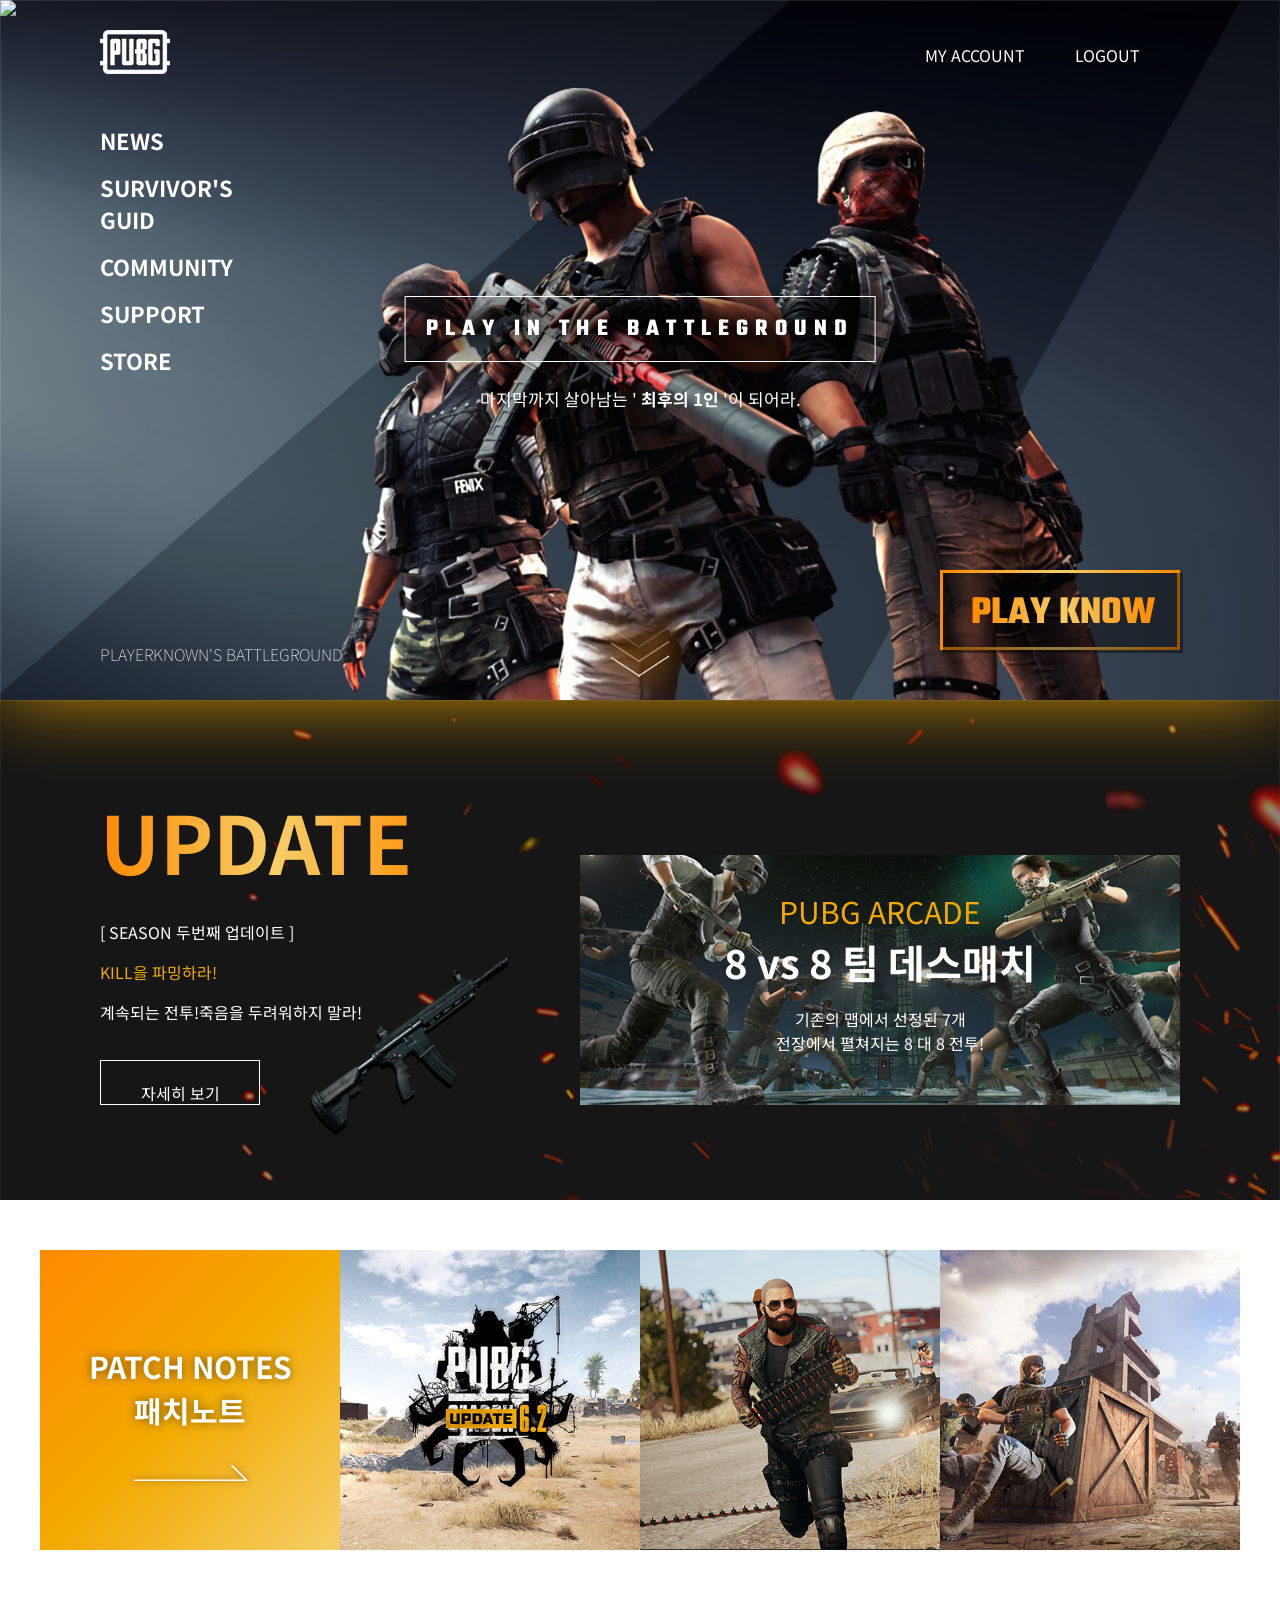
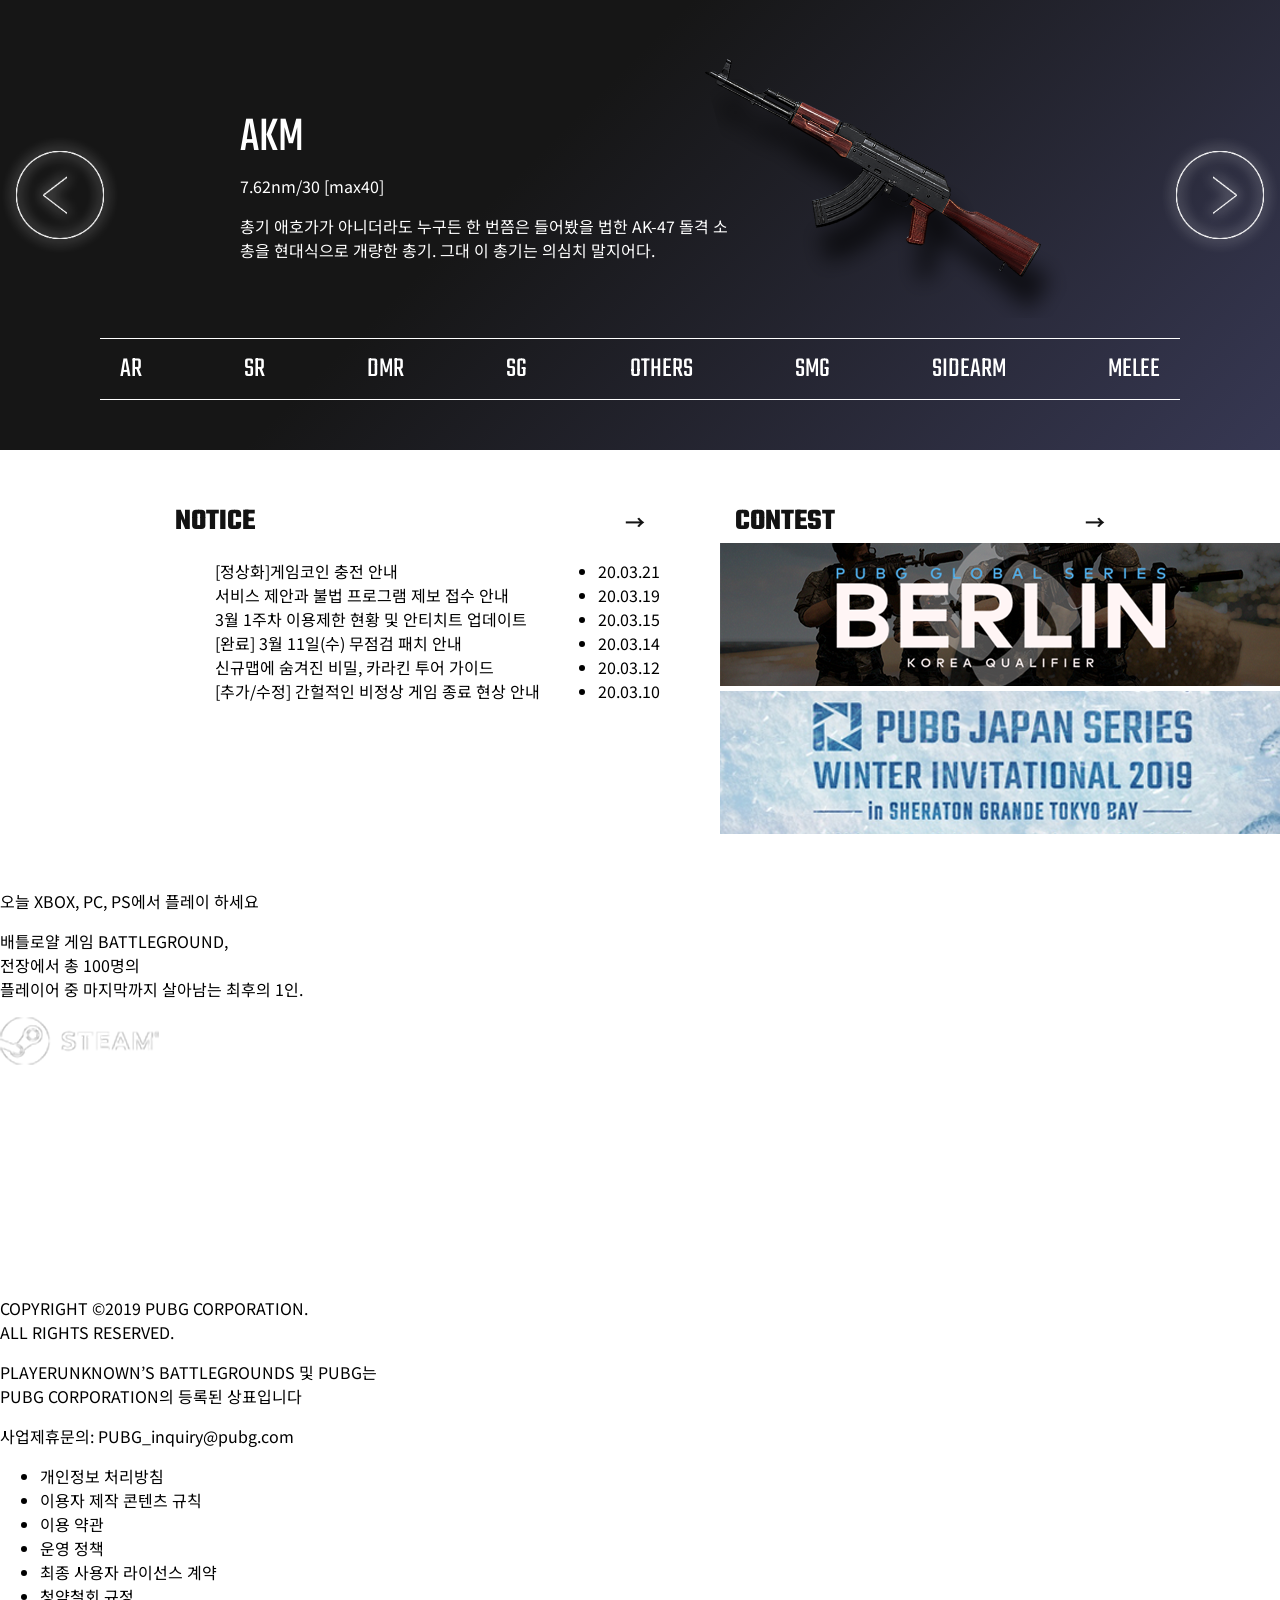
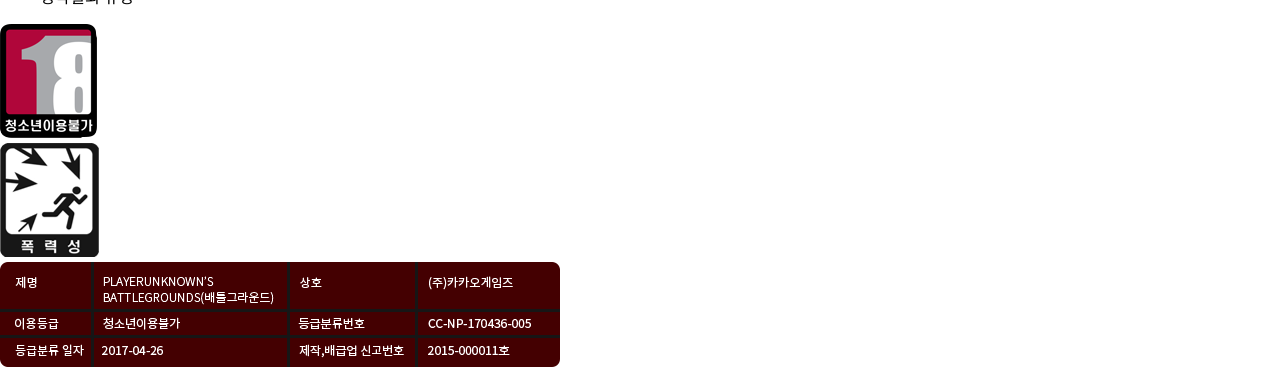
==== PUBG-edit/index.html @ ff37f87f "2020/03/26" ====
<!DOCTYPE html>
<html lang="en">
<head>
    <meta charset="UTF-8">
    <meta name="viewport" content="width=device-width, initial-scale=1.0">
    <meta http-equiv="X-UA-Compatible" content="ie=edge">
    <title>PLAYERKNOWN'S BATTLEGROUNDS</title>
    <link rel="stylesheet" href="css/style.css">
    <link rel="stylesheet" href="css/weapon-area.css">

    <script defer src="js/accordion.js"></script>

    <script defer src="js/AR-slider.js"></script>
    <script defer src="js/SR-slider.js"></script>
    <script defer src="js/DMR-slider.js"></script>
    <script defer src="js/SG-slider.js"></script>
    <script defer src="js/Others-slider.js"></script>
    <script defer src="js/SMG-slider.js"></script>
    <script defer src="js/SIDEARM-slider.js"></script>
    <script defer src="js/MELEE-slider.js"></script>
    <script defer src="js/zzzz.js"></script>

</head>
<body>

    <footer id="Element">

        <div id="main">
            <div id="flame-wrap">
                <img id="flame" src="img/flame_particle.gif" alt="flame-particle"/>
            </div>
            <nav id="nav-top">
                <div id="nav-top-in">
                    <div id="logo">
                        <a href="#"><img src="img/m_logo.png" alt="main-logo"/></a>
                    </div>
                    <ul>
                        <li>MY ACCOUNT</li>
                        <li id="logout">LOGOUT</li>
                    </ul>
                </div>
                <div id="hamburger">
                    <input type="checkbox" id="menuicon">
                    <label for="menuicon">
                        <span></span>
                        <span></span>
                        <span></span>
                    </label>
                    <div class="sidebar-wrap">
                        <span>LOGOUT</span>
                        <hr>
                        <div class="sidebar">
                            <input type = "checkbox" id="side-heading1">
                            <label for="side-heading1">NEWS</label>
                            <ul>
                                <li>공지사항</li>
                                <li>업데이트</li>
                                <li>이벤트</li>
                                <li>GM소식</li>
                                <li>대회소식</li>
                            </ul>
                        </div>
                        <div class="sidebar">
                            <input type = "checkbox" id="side-heading2">
                            <label for="side-heading2">SURVIVOR'S GUID</label>
                            <ul>
                                <li>플레이</li>
                                <li>조작법</li>
                                <li>맵</li>
                                <li>무기</li>
                            </ul>
                        </div>
                        <div class="sidebar">
                            <input type = "checkbox" id="side-heading3">
                            <label for="side-heading3">COMMUNITY</label>
                            <ul>
                                <li>플레이어 게시판</li>
                                <li>미디어 게시판</li>
                            </ul>
                        </div>
                        <div class="sidebar">
                            <input type = "checkbox" id="side-heading4">
                            <label for="side-heading4">SUPPORT</label>
                            <ul>
                                <li>고객센터</li>
                                <li>이용제한 이의신청</li>
                                <li>보안센터</li>
                            </ul>
                        </div>
                        <div class="sidebar-wrap">
                            <input type = "checkbox" id="side-heading5">
                            <label for="side-heading5">STORE</label>
                            <ul>
                                <li>게임구매</li>
                            </ul>
                        </div>
                        
                    </div>
 
                    
                </div>
                
            </nav>
            <nav id="nav-side">
                
                <div class="menu-area ">
                    <div class="menu-heading">NEWS</div>
                    <ul class="list-area">
                        <li class="sub-menu">공지사항</li>
                        <li class="sub-menu">업데이트</li>
                        <li class="sub-menu">이벤트</li>
                        <li class="sub-menu">GM소식</li>
                        <li class="sub-menu">대회소식</li>
                    </ul>
                </div>
                <div class="menu-area">
                    <div class="menu-heading">SURVIVOR'S GUID</div>
                    <ul class="list-area">
                        <li class="sub-menu">플레이</li>
                        <li class="sub-menu">조작법</li>
                        <li class="sub-menu">맵</li>
                        <li class="sub-menu">무기</li>
                    </ul>
                </div>
                <div class="menu-area">
                    <div class="menu-heading">COMMUNITY</div>
                    <ul class="list-area">
                        <li class="sub-menu">플레이어 게시판</li>
                        <li class="sub-menu">미디어 게시판</li>
                    </ul>
                </div>
                <div class="menu-area">
                    <div class="menu-heading">SUPPORT</div>
                    <ul class="list-area">
                        <li class="sub-menu">고객센터</li>
                        <li class="sub-menu">이용제한 이의신청</li>
                        <li class="sub-menu">보안센터</li>
                    </ul>
                </div>
                <div class="menu-area">
                    <div class="menu-heading">STORE</div>
                    <ul class="list-area">
                        <li class="sub-menu">게임구매</li>
                    </ul>
                </div>

            </nav>
            
            <div id="center_tx">
                <div class="right-left-border">
                    <div class="right-left-border">
                        <p id="main_tx">PLAY IN THE <br/>BATTLEGROUND</p>
                    </div>
                </div>
                <p id="sub_tx">마지막까지 살아남는 <br/>' <span>최후의 1인</span> '이 되어라.</p>
            </div>
            
            <div id="playnow-out">
                <div id="playnow-in">
                    <p>PLAY KNOW</p>
                </div>
            </div>
            
            <div id="arrowbox">
                <p>PLAYERKNOWN'S BATTLEGROUND</p>
                <div>
                    <img style="width: 120px;" src="img/m_arrow.png" alt="main-arrow"/>
                </div>
            </div>
        </div>

        <!------------ 2.page - update ------------>
        <div id="update">
            <div id="up-in">
                <div id="up-wrap">
                    <div id="tx-area">
                        <div id="tx-in-wrap">
                            <h2>UPDATE</h2>
                            
                            <p>[ SEASON 두번째 업데이트 ]</p>
                            <span>KILL을 파밍하라!</span>
                            <p>계속되는 전투!<br/>죽음을 두려워하지 말라!</p>
                        </div>
                        <div id="detail">
                            <div>
                                자세히 보기
                            </div>
                        </div>
                        <img id="gun" src="img/gun.png" alt="gun-img"/>
                    </div>
                    <div id="up-banner">
                        <span>PUBG ARCADE</span>
                        <p id="up-b-title" style="font-weight: bold; font-size: 40px; margin:0;">8 vs 8 팀 데스매치</p>
                        <p>기존의 맵에서 선정된 7개<br/>전장에서 펼쳐지는 8 대 8 전투!</p>
                    </div>
                </div>
            </div>
        </div>
        
        <!------------ 3.page - pathno notes ------------>
        <div id="patchnotes">
            <div id="thumb-box">

                <div id="thumb-1">

                    <div  class = "thumb" id="thumb-pannel">
                        
                        <p>PATCH NOTES<br>패치노트</p>
                        <div id="pn-arrow">
                            <img src="img/pn_arrow.png" alt="pn-arrow"/>
                        </div>
                    
                    </div>

                    <div class="thumb">
                        <img class="thumbImg"src="img/pn_pic1.png" alt="pn-thumb"/>
                    </div>

                </div>

                <div id="thumb-2">
                    <div class="thumb">
                        <img class="thumbImg"src="img/pn_pic2.png" alt="pn-thumb"/>
                    </div>
                    <div class="thumb">
                        <img class="thumbImg"src="img/pn_pic3.png" alt="pn-thumb"/>
                    </div>
                </div>
            </div>

        </div>

        <!------------ 4.page - weapon ------------>

        <div id="weapon">
            <div id="prev-nex-wrap">
                <div id="prev-nex-in">
                    <div id="prev">
                        <img src="img/prev.png" alt="prev-btn"/>
                    </div>
                    <div id="nex">
                        <img src="img/next.png" alt="next-btn"/>
                    </div>
                </div>
            </div>

            <div id="weapon-in">
                <div class="weapon-wrap">

                </div> <!--weapon-wrap-->
                
            </div>


            
            <div id="weapon-type-box">
                <ul id="weapon-type-nav">
                    <div class="type_wrap active active2">
                        <li class="type">AR</li>
                        <div class="weapon-wrap2">
                            <div class="slider-container" id="AR">
                                <div class = "AR-slider">
                                    <div class="slide-tx">
                                        <h4>AKM</h4>
                                        <span>7.62nm/30 [max40]</span>
                                        <p>총기 애호가가 아니더라도 누구든 한 번쯤은 들어봤을 법한 AK-47
                                            돌격 소총을 현대식으로 개량한 총기. 그대 이 총기는 의심치 말지어다.
                                        </p>
                                    </div>
                                    <div class="weapon-img">
                                        <img src="img/weapon/AR/ar_akm.4441bb1a.png" alt="weapon-img"/>
                                    </div>
                                </div>
        
                                <div class = "AR-slider">
                                    <div class="slide-tx">
                                        <h4>AUG A3</h4>
                                        <span>5.56mm/30 [max 40]</span>
                                        <p>Steyr AUG로도 알려져있는 오리지널 AUG A1의 세 번쨰 개량 버전.
                                            1960년대에 오스트라이에서 디자인 된 불법 현대식 돌격소총.
                                        </p>
                                    </div>
                                    <div class="weapon-img">
                                        <img src="img/weapon/AR/ar_aug.c31a91c2.png"alt="weapon-img"/>
                                    </div>
                                </div>
                                
                                <div class = "AR-slider">
                                    <div class="slide-tx">
                                        <h4>Groza</h4>
                                        <span>7.62mm/30 [max 40]</span>
                                        <p>
                                            러시아에서 1990년대에 개발된 총기로, 러시아어로는 천둥번개를 뜻한다고 한다. 갓로자 찬양해!
                                        </p>
                                    </div>
                                    <div class="weapon-img">
                                        <img src="img/weapon/AR/ar_groza.94253706.png"alt="weapon-img"/>
                                    </div>
                                </div>
                                    
                                <div class = "AR-slider">
                                    <div class="slide-tx">
                                        <h4>M16A4</h4>
                                        <span>5.56mm/30 [max 40]</span>
                                        <p>
                                            베트남 전쟁 당시에 미군이 사용한 돌격소총. 현재는 훈련 목적으로 많이 운용된다. 대한민국 군필자라면 누구나…
                                        </p>
                                    </div>
                                    <div class="weapon-img">
                                        <img src="img/weapon/AR/ar_m16a4.75b2e69d.png"alt="weapon-img"/>
                                    </div>
                                </div>
        
                                <div class = "AR-slider">
                                    <div class="slide-tx">
                                        <h4>M416</h4>
                                        <span>5.56mm/30 [max 40]</span>
                                        <p>
                                            미군이 애용하는 돌격소총. M16과 M4 카빈에서 개량된 모델이다.
                                        </p>
                                    </div>
                                    <div class="weapon-img">
                                        <img src="img/weapon/AR/ar_m416.8ba80ba9.png"alt="weapon-img"/>
                                    </div>
                                </div>
        
                                <div class = "AR-slider">
                                    <div class="slide-tx">
                                        <h4>Scar-L</h4>
                                        <span>5.56mm/30 [max 40]</span>
                                        <p>
                                            벨기에에서 생산된 현대식 돌격소총 FN SCAR 시리즈 중 하나. 이름 마주친 적들에게 무지막지한 상처를 남긴다는 의미로도 통한다.
                                        </p>
                                    </div>
                                    <div class="weapon-img">
                                        <img src="img/weapon/AR/ar_scar.e9754221.png"alt="weapon-img"/>
                                    </div>
                                </div>
        
                            </div>
                        </div>
                    </div>
                    <div class="type_wrap">
                        <li class="type">SR</li>
                        <div class="weapon-wrap2">
                            <div class="slider-container" id="SR">
                                <div class = "SR-slider">
                                    <div class="slide-tx">
                                        <h4>AWM</h4>
                                        <span>300magnum/5 [max7]</span>
                                        <p>
                                            매우 강력한 영국제 저격소총. Arctic Warfare Magnum의 약자로, 이름처럼 혹한 지역에서도 안정적인 작동을 보장한다.
                                        </p>
                                    </div>
                                    <div class="weapon-img">
                                        <img src="img/weapon/SR/sr_awm.a543c81f.png"alt="weapon-img"/>
                                    </div>
                                </div>
        
                                <div class = "SR-slider">
                                    <div class="slide-tx">
                                        <h4>Kar98k</h4>
                                        <span>7.62mm/5 [no max]</span>
                                        <p>
                                            1933년 독일에서 탄생한 저격소총. 지금까지도 일부 지역에서는 현역으로 사용되고있다.
                                        </p>
                                    </div>
                                    <div class="weapon-img">
                                        <img src="img/weapon/SR/sr_kar98k.eee0c968.png"alt="weapon-img"/>
                                    </div>
                                </div>
        
                                <div class = "SR-slider">
                                    <div class="slide-tx">
                                        <h4>M24</h4>
                                        <span>7.62mm/5 [max7]</span>
                                        <p>
                                            미국의 표현제식 저격소총.
                                        </p>
                                    </div>
                                    <div class="weapon-img">
                                        <img src="img/weapon/SR/sr_m24.67b18254.png"alt="weapon-img"/>
                                    </div>
                                </div>
        
                                <div class = "SR-slider">
                                    <div class="slide-tx">
                                        <h4>Win94</h4>
                                        <span>.4 ACP/8 [no max]</span>
                                        <p>
                                            1988년 미국에서 탄생한 레버액션 소총. 서부영화 매니아라면 자동으로 손이 갈것이다.
                                        </p>
                                    </div>
                                    <div class="weapon-img">
                                        <img src="img/weapon/SR/sr_win94.92a03872.png"alt="weapon-img"/>
                                    </div>
                                </div>
        
                            </div>
                        </div> 
                    </div>
                    <div class="type_wrap">
                        <li class="type">DMR</li>
                        <div class="weapon-wrap2">
                            <div class="slider-container" id="DMR">
                                <div class = "DMR-slider">
                                    <div class="slide-tx">
                                        <h4>Mini14</h4>
                                        <span>5.56mm/20 [max30]</span>
                                        <p>
                                            가벼운 미제 지정사수소총. 이름은 Mini인데 화력은 정반대라구!
                                        </p>
                                    </div>
                                    <div class="weapon-img">
                                        <img src="img/weapon/DMR/dmr_sks.cc5d5cd9.png"alt="weapon-img"/>
                                    </div>
                                </div>
        
                                <div class = "DMR-slider">
                                    <div class="slide-tx">
                                        <h4>SKS</h4>
                                        <span>7.62mm/10 [max20]</span>
                                        <p>
                                            1925년에 소련에서 생산된 반자동 카빈 지정사수소총이다.
                                        </p>
                                    </div>
                                    <div class="weapon-img">
                                        <img src="img/weapon/DMR/dmr_sks.cc5d5cd9.png"alt="weapon-img"/>
                                    </div>
                                </div>
        
                                <div class = "DMR-slider">
                                    <div class="slide-tx">
                                        <h4>VSS</h4>
                                        <span>9mm/10 [max20]</span>
                                        <p>
                                            소련에서 탄생한 특수목적 저격소총. 고성능의 소음기가 내장되어있다.
                                        </p>
                                    </div>
                                    <div class="weapon-img">
                                        <img src="img/weapon/DMR/dmr_vss.2dad5921.png"alt="weapon-img"/>
                                    </div>
                                </div>
                            </div> 

                        </div>
                    </div>
                    <div class="type_wrap">
                        <li class="type">SG</li>
                        <div class="weapon-wrap2">
                            <div class="slider-container" id="SG">
                                <div class = "SG-slider">
                                    <div class="slide-tx">
                                        <h4>S12K</h4>
                                        <span>12 Gauge/5 [max8]</span>
                                        <p>
                                            러시아제 신식 반자동 샷건.
                                        </p>
                                    </div>
                                    <div class="weapon-img">
                                        <img src="img/weapon/SG/sg_s12k.fb2d2612.png"alt="weapon-img"/>
                                    </div>
                                </div>
        
                                <div class = "SG-slider">
                                    <div class="slide-tx">
                                        <h4>S1897</h4>
                                        <span>12 Gauge/5 [no max]</span>
                                        <p>
                                            1890년대 미국에서 탄생한 클래식한 펌프액션 샷건.
                                        </p>
                                    </div>
                                    <div class="weapon-img">
                                        <img src="img/weapon/SG/sg_s1897.fba389a6.png"alt="weapon-img"/>
                                    </div>
                                </div>
        
                                <div class = "SG-slider">
                                    <div class="slide-tx">
                                        <h4>S686</h4>
                                        <span>12 Gauge/2 [no max]</span>
                                        <p>
                                            더블 배럴 샷건. 미국에서 사격 스포츠 용도로 사용된다.
                                        </p>
                                    </div>
                                    <div class="weapon-img">
                                        <img src="img/weapon/SG/sg_s686.6e646eba.png"alt="weapon-img"/>
                                    </div>
                                </div>
                            </div>
        

                        </div>
                    </div>
                    <div class="type_wrap">
                        <li class="type">OTHERS</li>
                        <div class="weapon-wrap2">
                            <div class="slider-container" id="OTHERS">
                                <div class = "OTHERS-slider">
                                    <div class="slide-tx">
                                        <h4>Crossbow</h4>
                                        <span>Bolt/1[no max]</span>
                                        <p>
                                            주로 스포츠 용도로 사용되는 석궁. 하지만 현대 전투전에서도 효과적일 수 있다.
                                        </p>
                                    </div>
                                    <div class="weapon-img">
                                        <img src="img/weapon/OTHERS/other_crossbow.ed10f9df.png"alt="weapon-img"/>
                                    </div>
                                </div>
        
                                <div class = "OTHERS-slider">
                                    <div class="slide-tx">
                                        <h4>DP-28</h4>
                                        <span>7.62.mm/47[no max]</span>
                                        <p>
                                            2차 세계대전 당시 소련에서 사용한 경기관총. 현대에서는 보기 드물다.
                                        </p>
                                    </div>
                                    <div class="weapon-img">
                                        <img src="img/weapon/OTHERS/other_dp-28.244705aa.png"alt="weapon-img"/>
                                    </div>
                                </div>
        
                                <div class = "OTHERS-slider">
                                    <div class="slide-tx">
                                        <h4>M249</h4>
                                        <span>5.56mm/100 [no max]</span>
                                        <p>
                                            미군에서 애용하는 경기관총.
                                        </p>
                                    </div>
                                    <div class="weapon-img">
                                        <img src="img/weapon/OTHERS/other_m249.918846e5.png"alt="weapon-img"/>
                                    </div>
                                </div>
                            </div> 

                        </div>
                    </div>
                    <div class="type_wrap">
                        <li class="type">SMG</li>
                        <div class="weapon-wrap2">
                            <div class="slider-container" id="SMG">
                                <div class = "SMG-slider">
                                    <div class="slide-tx">
                                        <h4>Micro UZI</h4>
                                        <span>9mm/25 [max35]</span>
                                        <p>
                                            근접전에 특화된 이스라엘제 기관단총.
                                        </p>
                                    </div>
                                    <div class="weapon-img">
                                        <img src="img/weapon/SMG/smg_microuzi.268601b1.png"alt="weapon-img"/>
                                    </div>
                                </div>
        
                                <div class = "SMG-slider">
                                    <div class="slide-tx">
                                        <h4>Tommy Gun</h4>
                                        <span>.45 ACP/30 [max50]</span>
                                        <p>
                                            미국에서 개발되어 애용된 기관단총. 톰슨 기관단총의 애칭이다.
                                        </p>
                                    </div>
                                    <div class="weapon-img">
                                        <img src="img/weapon/SMG/smg_tommygun.632ec534.png"alt="weapon-img"/>
                                    </div>
                                </div>
                                
                                <div class = "SMG-slider">
                                    <div class="slide-tx">
                                        <h4>Vector</h4>
                                        <span>9mm/19 [max33]</span>
                                        <p>
                                            2006년 미국에서 출시된 현대식 기관단총.
                                        </p>
                                    </div>
                                    <div class="weapon-img">
                                        <img src="img/weapon/SMG/smg_vector.f5a6cb68.png"alt="weapon-img"/>
                                    </div>
                                </div>
                            </div>

                        </div>
                    </div>
                    <div class="type_wrap">
                        <li class="type">SIDEARM</li>
                        <div class="weapon-wrap2">
                            <div class="slider-container" id="SIDEARM">
                                <div class = "SIDEARM-slider">
                                    <div class="slide-tx">
                                        <h4>Skorpion</h4>
                                        <span>9mm/20 [max 40]</span>
                                        <p>
                                            연사가 가능한 체코슬로바키아제 자동권총.
                                        </p>
                                    </div>
                                    <div class="weapon-img">
                                        <img src="img/weapon/SIDEARM/sidearm_skorpion.716a0533.png"alt="weapon-img"/>
                                    </div>
                                </div>
        
                                <div class = "SIDEARM-slider">
                                    <div class="slide-tx">
                                        <h4>Sawed-off</h4>
                                        <span>12 Gauge/2 [no max]</span>
                                        <p>
                                            짧은 배럴을 가진 중절식 쌍열 샷건.
                                        </p>
                                    </div>
                                    <div class="weapon-img">
                                        <img src="img/weapon/SIDEARM/sidearm_sawed-off.3d25fcb6.png"alt="weapon-img"/>
                                    </div>
                                </div>
                            </div>

                        </div>
                    </div>
                    <div class="type_wrap">
                        <li class="type">MELEE</li>
                        <div class="weapon-wrap2">
                            <div class="slider-container" id="MELEE">
                                <div class = "MELEE-slider">
                                    <div class="slide-tx">
                                        <h4>Sickle</h4>
                                        <p>
                                            풀을 배거나 수확할 때 필요한 도구이지만,<br/>
                                            드물게 사람을 수확하는데에도 사용된다고 한다.
                                        </p>
                                    </div>
                                    <div class="weapon-img">
                                        <img src="img/weapon/MELEE/melee_sickle.73567b5a.png"alt="weapon-img"/>
                                    </div>
                                </div>
        
                                <div class = "MELEE-slider">
                                    <div class="slide-tx">
                                        <h4>Pan</h4>
                                        <p>
                                            요리에 꼭 필요한 조리기구이지만, 의외로 전장에서<br/>찾는 사람이 많다고한다. 프라이팬으로 총알을 막을 수 있다면 믿겠는가?
                                        </p>
                                    </div>
                                    <div class="weapon-img">
                                        <img src="img/weapon/MELEE/melee_pan.a4140867.png"alt="weapon-img"/>
                                    </div>
                                </div>
        
                                <div class = "MELEE-slider">
                                    <div class="slide-tx">
                                        <h4>Crowbar</h4>
                                        <p>
                                            문을 부수는 용도로 특화되어 있지만,<br/>간혹 사람을 부수는 용도로도 사용된다고 한다.
                                        </p>
                                    </div>
                                    <div class="weapon-img">
                                        <img src="img/weapon/MELEE/melee_crowbar.371ad5f9.png"alt="weapon-img"/>
                                    </div>
                                </div>
        
                                <div class = "MELEE-slider">
                                    <div class="slide-tx">
                                        <h4>Machete</h4>
                                        <span>12 Gauge/2 [no max]</span>
                                        <p>
                                            정글에서 나무덩굴 등을 베는데 특화되어있지만,<br/>의오로 사람을 베는 용도로도 자주 사용된다고 한다.
                                        </p>
                                    </div>
                                    <div class="weapon-img">
                                        <img src="img/weapon/MELEE/melee_machete.30c9fb20.png"alt="weapon-img"/>
                                    </div>
                                </div>
                            </div>

                        </div>
                    </div>
                </ul>
            </div>
        </div>


        <!------------ 4.page - news ------------>

       <div id="news-area">
           <div id="news-wrap">
                <div id="notice-wrap">
                    <div class="news-heading">
                        <h4>NOTICE</h4>
                        <span> → </span>
                    </div>
                    <!-- <hr/> -->
                    <div id="notice-list">
                        <div id="notice-title">
                            <ul>
                                <li>[정상화]게임코인 충전 안내</li>
                                <li>서비스 제안과 불법 프로그램 제보 접수 안내</li>
                                <li>3월 1주차 이용제한 현황 및 안티치트 업데이트</li>
                                <li>[완료] 3월 11일(수) 무점검 패치 안내</li>
                                <li>신규맵에 숨겨진 비밀, 카라킨 투어 가이드</li>
                                <li>[추가/수정] 간헐적인 비정상 게임 종료 현상 안내</li>
                            </ul>
                        </div>
                        <div id="notice-date">
                            <ul>
                                <li>20.03.21</li>
                                <li>20.03.19</li>
                                <li>20.03.15</li>
                                <li>20.03.14</li>
                                <li>20.03.12</li>
                                <li>20.03.10</li>
                            </ul>
                        </div>
                    </div>
                </div>
                <div id="contest-wrap">
                    <div class="news-heading">
                        <h4>CONTEST</h4>
                        <span> → </span>
                    </div>
                    <!-- <hr/> -->
                    <div id="contest-thumb">
                        <div class="contest-img">
                            <img src="img/contest1.png" alt="contest-img"/>
                        </div>
                        <div class="contest-img">
                            <img src="img/contest2.png" alt="contest-img"/>
                        </div>
                    </div>
                </div>
            </div>
        </div> <!-- news area END!!!!! -->

        <div id="marketing">
            <div id="marketing-out">
                <div id="marketing-wrap">
                    <div id="marketing-tx">
                        <span>오늘 XBOX, PC, PS에서 플레이 하세요</span>
                        <p>배틀로얄 게임 BATTLEGROUND,<br/> 전장에서 총 100명의<br/>
                        플레이어 중 마지막까지 살아남는 최후의 1인.</p>
                    </div>
                    <div id="marketing-img">
                        <div>
                            <img src="img/w_steam.png" alt="steam-logo"/>
                        </div>
                        <div>
                            <img src="img/w_xbox.png" alt="xbox-logo"/>
                        </div>
                        <div>
                            <img src="img/w_psn.png" alt="psn-logo"/>
                        </div>
                    </div>
                </div>
            </div>
        </div>


        <footer id="footer">

            <div id="footer-logo">
                <img src="img/footer_logo.png" alt="footer-logo"/>
            </div>
            <p>
                COPYRIGHT ©2019 PUBG CORPORATION.<br/> ALL RIGHTS RESERVED.</p>
            <p>
                PLAYERUNKNOWN’S BATTLEGROUNDS 및 PUBG는 <br/>PUBG CORPORATION의 등록된 상표입니다
            </p>
            <p>사업제휴문의: PUBG_inquiry@pubg.com</p>

            <ul>
                <li>개인정보 처리방침</li>
                <li>이용자 제작 콘텐츠 규칙</li>
                <li>이용 약관</li>
                <li>운영 정책</li>
                <li>최종 사용자 라이선스 계약</li>
                <li>청약철회 규정</li>
            </ul>
            <div id="limit">
                <div class="limit-square">
                    <img src="img/rule1.png" alt="limit-18"/>
                </div>
                <div class="limit-square">
                    <img src="img/rule2.png" alt="limit-vio"/>
                </div>
                <div id="limit-table">
                    <img src="img/rule3.png" alt="limit-table"/>
                </div>
            </div>
        </footer>


    </div>
</body>
</html>
---- PUBG-edit/css/style.css ----
@import url('https://fonts.googleapis.com/css?family=Noto+Sans+KR:100,300,400,500,700,900&display=swap&subset=korean');
/* font-family: 'Noto Sans KR', sans-serif; */
@import url('https://fonts.googleapis.com/css?family=Teko:300,400,500,600,700&display=swap&subset=devanagari,latin-ext');
/* font-family: 'Teko', sans-serif; */

#Element{
    margin: 0 auto;
    width: 100vw;
}
* {font-family: 'Noto Sans KR', sans-serif;}
* {box-sizing:border-box;}
/* *{cursor: url(../img/cursor2.png) 41 41 ,default;} */
body{ 
    margin: 0;
}


/* -------------------main--------------------- */
#main{
    width: 100%;
    height: 700px;
    background-image: url(../img/main3.png);
    background-size: cover;
    background-position: top;
    transform: translate(-50% -50%);
    position: relative;
    box-shadow: 0 -10px 80px var(--point-color);
    z-index: 1;
    transition: all .35s;
    -webkit-transition: all .35s;
    overflow:hidden;
}
#flame{
    position: absolute;
    height: 100%;
    mix-blend-mode: screen;
    user-select: none;
    pointer-events: none;
}
#nav-top{
    padding: 30px 100px;
    display: flex;
    justify-content:  space-between;
    z-index: 2;
}
#nav-top-in{
    width:100%;
    padding-right:20px;
    display: flex;
    justify-content: space-between;
    align-items: center;
}
#nav-top ul{
    color: white;
    margin: 0;
    padding: 0;
    display: flex;
    justify-content: flex-start;
}
#nav-top-in li{
    list-style: none;
    padding-left: 50px;
}
#hamburger{display: none; z-index: 1;}


.sidebar-wrap span{
    color: white;
    padding-right: 20px;

}
.sidebar-wrap hr{
    width: 100%;
    height:2px;
    border: none;
    background-color: var(--point-color);
    
}
.sidebar-wrap{
    text-align: right;
    display: flex;
    flex-direction: column;
}
.sidebar{
    text-align: right;
}
.sidebar ul{
    display: flex;
    flex-direction: column;
}
.sidebar li{
    list-style: none;
    padding-right: 20px;
    color:gray;
}
input[id*="side-heading"]{
    display: none;
}
input[id*="side-heading"]+label{
    display: block;
    padding: 10px 20px;
    border-bottom: 0;
    color: #fff;
    font-weight: bold;
    font-size:20px;
    cursor:pointer;
}


input[id*="side-heading"]+label + ul{
    max-height:0;
    transition: all .35s;
    overflow:hidden;
}
input[id*="side-heading"]:checked +label + ul{
    max-height:100px;
}


input[id*="side-heading"]+label:hover{
    background: var(--point-color);
    background: -webkit-linear-gradient(left, var(--strong-color), var(--point-color), var(--light-color));
    -webkit-background-clip: text;
            background-clip: text;
    color: transparent;
    font-weight: bold;
    transition: all 0.3s ease-in-out;
    -webkit-transition: all 0.3s ease-in-out;
}







#logo, #logo img{ width: 70px;}
#logout{padding-right: 20px;}

#nav-side{
    width: 200px;
    padding-left: 100px;
}
.menu-area{
    margin: 15px 0;
    display: block;
}
.menu-heading{
    color: white;
    font-size: 22px;
    font-weight: bold;
    transition: all 0.3s ease-in-out;
    -webkit-transition: all 0.3s ease-in-out;
    cursor: url(../img/cursor-pointer.png) 41 41 ,default;
}
.menu-heading:hover{
    background: var(--point-color);
    background: -webkit-linear-gradient(left, var(--strong-color), var(--point-color), var(--light-color));
    /* background:    -moz-linear-gradient(right, #55ff55, #55ffff);
    background:      -o-linear-gradient(right, #55ff55, #55ffff);
    background:         linear-gradient(to right, #55ff55, #55ffff); */
    -webkit-background-clip: text;
            background-clip: text;
    color: transparent;
    font-weight: bold;
    filter: drop-shadow( 0 0 10px rgb(0, 0, 0,0.3));
    transition: all 0.3s ease-in-out;
    -webkit-transition: all 0.3s ease-in-out;
}
.list-area{
    display: none;
    margin: 0;
    padding:0px 0 10px 20px;

}
.sub-menu{
    list-style: none;
    color:rgb(255,255,255,0.5);
    font-size: 15px;
    cursor: pointer;
}




#center_tx{
    position: absolute;
    transform: translate(-50%, -50%);
    top: 50%;
    left: 50%;
    filter: drop-shadow(0 0 10px rgb(0, 0, 0));
    color: white;
    text-align: center;
    font-weight: normal;
    font-size:20px;
}
#center_tx br{ display: none;}
#sub_tx { font-size: 17px;}
#sub_tx span{ font-weight: bold;}
#main_tx{
    padding: 15px 20px;
    font-size: 24px;
    font-family: var(--point-font);
    letter-spacing: 0.3em;
    font-weight: bold;
    border: 1px solid white;
    filter: drop-shadow(0 0 10px rgb(0, 0, 0));
    background-color: rgb(0, 0, 0, 0.1);
}
/* .right-left-border{
    border-right: 1px solid white;
    border-left: 1px solid white;
    padding: 0 10px;
} */


#playnow-out{
    width:240px;
    height:80px;
    border-style: solid;
    border-image: linear-gradient(to left, var(--strong-color), var(--light-color), var(--strong-color));
    border-image-slice: 1;
    position: absolute;
    right: 100px;
    bottom:50px;
    cursor: pointer;
    transition: all 0.3s ease-in-out;
}

#playnow-in{
    width: 240px;
    height:80px;
    background-color: rgb(0, 0, 0,0.4);
    display:flex;
    justify-content: center;
    align-items: center;
}
#playnow-in > p{
    margin:0;
    font-weight: bold;
    font-size: 40px;
    color: transparent;
    font-family: var(--point-font);
    background: var(--main-color);
    background: -webkit-linear-gradient(left, var(--strong-color), var(--light-color), var(--strong-color));
    -webkit-background-clip: text;
            background-clip: text;
}

#arrowbox{
    width: 100vw;
    height: 85px;
    /* background-color: rgb(22,22,22,0.5); */
    position: absolute;
    bottom: 0;
    display:flex;
    justify-content: center;
    align-items: center;
}
#arrowbox p{
    position: absolute;
    left: 100px;
    bottom:18px;
    color: white;
    font-weight: lighter;
}

/* --------------------------------------- */

/* -------------------update-------------------- */
#update{
    height: 500px;
    background-image: url(../img/up-flame.png);
    background-position: top;
    background-size: cover;
    background-repeat: no-repeat;
    position: relative;
    
    padding: 100px 0px 50px;
}

#up-in{
    max-width:1080px;
    margin: 0 auto;
}
#up-wrap{
    width: 100%;
    display: flex;
    justify-content: space-between;
    align-items: flex-end;
    /* margin: 0 30px; */
}
#tx-area{
    max-width: 350px;
    width: 100%;
    display: flex;
    flex-direction: column;
    color: white;
    position: relative;
}
#tx-area h2{
    font-size: 80px;
    line-height: 1em;
    margin:0;
    margin-bottom:40px;
    color: transparent;
    background: var(--main-color);
    background: -webkit-linear-gradient(left, var(--strong-color), var(--light-color), var(--strong-color));
    -webkit-background-clip: text;
            background-clip: text;
}
#tx-area span{
    color: var(--point-color);
    margin-top:10px;
}
#tx-area br{ display: none;}
#detail{
    width: 160px;
    height: 45px;
    border: 1px solid white;
    text-align: center;
    padding-top:20px;
    margin-top:20px;
    cursor: pointer;
}
#up-banner{
    height: 250px;
    width: 600px;
    background-color: var(--main-color);
    background-image: url(../img/TeamBattle.png);
    background-size:cover;
    background-position: center;
    text-align: center;
    display: flex;
    flex-direction: column;
    justify-content: center;
}

#up-banner span{
    color: var(--point-color);
    font-size: 30px;
}
#up-banner p{
    color: white;
}
#gun{
    position: absolute;
    width:200px;
    left:60%;
    bottom:-10%;
    pointer-events: none;
}
/* --------------------------------------- */

/* -------------------path notes-------------------- */
#patchnotes{
    padding: 50px 0 50px 0;
    max-width:1200px;
    margin: 0 auto;  
    position: relative;
}
#thumb-box{
    display: flex;
    flex-wrap: wrap;
    justify-content: center;
}
#thumb-1{
    display: flex;
}
#thumb-2{
    display: flex;
}
#thumb-1:after, #thumb-2:after{
    padding-bottom:100%;
}

.thumb, .thumbImg{
    width: 300px;
    height: 300px;
    transition: all 1s;
}

#thumb-pannel{
    background: linear-gradient(135deg, var(--strong-color), var(--point-color), var(--light-color));
    text-align: center;
    display:flex;
    flex-direction: column;
    justify-content: center;
    
}

#thumb-pannel p{
    color:white;
    font-size: 30px;
    font-weight: bold;
    box-sizing: border-box;
    filter: drop-shadow( 0 0 5px rgb(0, 0, 0,0.5));
}

#pn-arrow{
    cursor: pointer;
    filter: drop-shadow( 0 0 3px rgb(0, 0, 0,0.5));
}
/* ----------------------------------------- */
.type:hover{
    /* font-weight: bold; */
    color: gold;
    background: var(--point-color);
    background: -webkit-linear-gradient(left, var(--strong-color), var(--point-color), var(--light-color));
    -webkit-background-clip: text;
            background-clip: text;
    color: transparent;
    
    transition: all 0.3s ease-in-out;
    -webkit-transition: all 0.3s ease-in-out;
}
/* ------------------- news ---- ---------------- */

#news-area{
    padding: 50px 0;
    display:flex;
    justify-content: center;
    margin: 0 50px;
}
.news-heading{
    width: 100%;
    display: flex;
    justify-content: space-between;
    align-items: center;
    margin-right: 20px;
    /* background: linear-gradient(to right, var(--point-color), var(--light-color)); */

}
#news-area h4{
    margin:0;
    font-size: 30px;
    font-weight: bold;
    color: var(--main-color);
    padding-left: 15px;
    font-family: var(--point-font);
}

.news-heading span{
    font-size: 20px;
    font-weight: bold;
    color: var(--main-color);
    cursor: pointer;
    padding-right: 15px;
}
.news-heading span:hover{
    color: var(--strong-color);
}
#notice-wrap hr, #contest-wrap hr{
    width: 100%;
    height:  1px;
    background-color: var(--main-color);
}
#news-wrap{
    max-width: 960px;
    width: 100%;
    display: flex;
    justify-content: space-between;
}
#notice-wrap{
    max-width: 500px;
    width: 100%;
    /* border-bottom: 1px solid gray; */
}
#contest-wrap{
    max-width: 400px;
    width: 100%;
    margin-left:50px;
    /* border-bottom:1px solid gray; */
}

#notice-list{
    display: flex;
    justify-content: space-between;
    width:100%;
}

#notice-title{
    margin-left: 15px;
    width:100%;
}
#notice-title li{
    width:100%;
    display: -webkit-box;
    -webkit-box-orient: vertical;
    -webkit-line-clamp: 1;
    overflow: hidden;
}
#notice-title li:nth-child(1){margin-top: 0;}
#notice-title li:nth-last-child(){margin-bottom: 0;}
#notice-title li:hover{
    cursor: pointer;
    color: var(--strong-color);
}


#notice-date{
    margin-right: 15px;
    color: gray;
}

#notice-title ul, #notice-date ul{
    padding: 0;
}
#notice-title li, #notice-date li{
    margin: 15px 0;
    list-style: none;
}


.contest-img, .contest-img img{
    width: 100%;
    height: 100%;
}
.contest-img{
    padding-top:15px;
    cursor:pointer;
}
.contest:after{
    padding-bottom: 100%;
}

/* ------------------- marketing -------------------- */
#marketing{
    width: 100%;
    height: 400px;
    background-image: url(../img/palybanner.png);
    background-position: top;
    background-size: cover;
    background-repeat: no-repeat;
}
#marketing-out{
    max-width:1080px;
    margin: 0 auto;
}
#marketing-wrap{
    /* width:100%; */
    height:400px;
    display: flex;
    flex-direction: column;
    align-items:center;
    justify-content: center;
}
#marketing-tx{
    text-align: center;
    color: white;
    max-width:500px;
    /* padding-right:30px;
    padding-left:30px; */
}
#marketing span{ font-size: 30px; font-weight: bold; margin-bottom:10px;}
#marketing p{line-height: 2em; margin:0;}
#marketing br:nth-child(1){display: none;}

#marketing-img{
    margin-top: 40px;
    width:100%;
    max-width: 500px;
    display: flex;
    justify-content: space-between;
    align-items: center;
    margin-right: 30px;
    margin-right: 30px;
}
#marketing-img img{
    width: 120px;
}

/* ------------------- marketing END!!!------------------- */

#footer{
    background-color: var(--main-color);
    padding: 100px 0;

    display: flex;
    flex-direction: column;
    align-items: center;
    text-align: center;
    font-size: 12px;
    color: gray;
    
    transition: all .3s;
}
#footer-logo, #footer-logo img{
    width:100px;
}
#footer-logo{
    margin-bottom: 30px;
}
#footer ul{
    padding:0;
    display: flex;
    justify-content: flex-end;
}
#footer li{
    list-style: none;
    padding: 0 10px;
}
#footer br{
    display: none;
}
#footer li:nth-child(1){ color: white; font-weight: bold;}
#footer li:hover{
    color: var(--strong-color);
}
#limit{
    display: flex;
    justify-content: flex-end;
    align-items: center;
}
#limit div{
    padding: 0 10px;
}
#limit div, #limit img{
    height: 80px;
}
#footer p{ margin: 0;}
#footer p:nth-child(3){margin-bottom:10px;}
#footer br{
    display: none;
}


/* -------------------mobile-------------------- */
@media screen and (max-width: 1080px){
    #up-in{width: 90vw;}
    #nav-side{ padding-left: 50px;}
    #nav-top{ padding-right: 50px; padding-left: 50px;}
    #center_tx br{display: none;}
    #markiting-wrap{
        width: 500px;
    }


@media screen and (max-width: 786px){
    #nav-top{ 
        padding: 0;
        height: 60px;
        background-color: var(--main-color);
    }
    #playnow-out{display: none;}
    #arrowbox{background-color: rgb(22,22,22,0.5); }
    #arrowbox p{display: none;}
    #nav-side{ display: none;}
    #logo img{
        width :60px;
    }
    #nav-top-in{ padding:0;}
    
    #hamburger{display: block;}

    #hamburger{
        width: 70px;
        height: 100%;
        background-color: var(--point-color)
    }
    input[id="menuicon"]{
        display: none;
    }
    input[id="menuicon"] + label{
        display: block;
        width: 30px;
        height: 30px;
        position: relative;
        cursor: pointer;
        top:50%;
        left:50%;
        transform: translate(-50%,-50%);
    }
    input[id="menuicon"] + label span{
        display: block;
        position: absolute;
        width:30px;
        height:4px;
        border-radius: 30px;
        background: white;
        transition: all .35s;
        z-index: 2;
    
    }
    input[id="menuicon"] + label span:nth-child(1){
        top: 0;
    }
    input[id="menuicon"] + label span:nth-child(2){
        top: 50%;
        transform: translateY(-50%);
    }
    input[id="menuicon"] + label span:nth-child(3){
        bottom:0;
    }
    input[id="menuicon"]:checked + label span:nth-child(1){
        top: 50%;
        transform: translateY(-50%) rotate(45deg);
    }
    input[id="menuicon"]:checked + label span:nth-child(2){
        opacity: 0;   
    }
    input[id="menuicon"]:checked + label span:nth-child(3){
        bottom: 50%;
        transform: translateY(50%) rotate(-45deg);
    }
    .sidebar-wrap{
        width: 300px;
        height: 100vh;
        background:#222;
        position: fixed;
        top:0;
        right: -300px;
        z-index: -1;
        transition: all .35s;
        padding-top: 60px;
    }
    input[id="menuicon"]:checked + label + div{
        right:0;
    }







    /* #main_tx{ font-family} */
    #center_tx br{display: block;}
    #sub_tx{font-size: 17px; line-height: 2em;}
    #sub_tx span{ font-weight: bold;}
    #center_tx br{display: block;}

    #update{
        height: 580px;
        padding:0;
        padding-top: 50px;
    }
    #gun{display: none;}

    #tx-area p{ margin:5px 0;}
    
    #tx-area{ 
        display:flex;
        flex-direction: row;
        justify-content: space-between;
        align-items: flex-end;
        max-width: 600px;
        width: 100%;
    }
    #up-in{
        width: 90vw;
    }
    #up-wrap{
        display: flex;
        flex-direction: column;
        align-items: center;
        margin: 0;
        
    }
    #up-banner{
        margin-top: 50px;
        width: 100%;
    }
    
    #marketing-wrap{
        height:350px;
    }
    #marketing{
        height:350px;
        background-position: right;
        display:flex;
        justify-content: center;
    }
    #marketing-img{
        display:flex;
        flex-wrap: wrap;
        flex-direction: column;
        margin:0;
        margin-top:20px;
    }
    #marketing-img div{
        margin-bottom: 20px;
    }
    #marketing-img div:nth-child(3){margin:0;}
    #marketing-tx span{
        font-size:20px;
    }

    #footer ul{
        display:flex;
        flex-wrap: wrap;
        justify-content: center;
    }
    #limit{
        display:flex;
        flex-wrap: wrap;
        justify-content: center;
    }
    .limit-square{
        margin-bottom:20px;
    }
    
}

@media screen and (max-width: 480px) {
    #nav-top{ 
        padding: 0;
        height: 60px;
        background-color: var(--main-color);
    }
    #main{
        height: 100vh;
        box-shadow: none;
        overflow:hidden;
    }
    #flame-wrap{
        overflow: hidden;
    }
    #flame{
        height: 100vh;
    }
    #nav-top-in{ padding-right:20px;}
    #nav-side{ display: none;}
    #logo{ padding:10px;}

    #logout{display: none;}
    #nav-top{ 
        padding: 0;
        height: 60px;
        background-color: var(--main-color);
    }
    .right-left-border{
        border:0;
    }
    .thumb, .thumbImg{
        width: 150px;
        height: 150px;
        transition: all 0.28s;
    }
    
    #thumb-pannel p{ font-size:20px;}
    #pn-arrow img{ width:80px;}

    #tx-area{
        max-width: 400px;
        width: 100%;
    }
    #tx-area h2{
        margin-bottom: 20px;
        font-size: 60px;
    }
    #update{
        height: 550px;
    }
    #tx-area br{ display: block;}
    #up-in{
        display:flex;
        justify-content:center;
    }
    #up-banner{
        background-image: none;
        background-color: rgb(255,255,255, 0.05);
        border-top: 1px solid white;
        max-width: 400px;
        width:100%;
    }
    #up-b-title{
        font-size: 35px;
    }
    #up-wrap{
        width: 90vw;
    }


    #news-area{
        margin:0;
    }
    #news-wrap{
        width:90vw;
        display:flex;
        flex-wrap: wrap;
        align-items: flex-end;
    }
    #contest-wrap{
        margin: 0;
        width:100%;
    }
    #marketing-tx{
        padding: 0;
        width: 90vw;
    }
    #marketing-tx span{
        font-size: 18px;
    }
    #marketing-tx br{
        display: block;
    }
    #footer br{
        display: block;
    }
    #limit-table, #limit-table img{
        width: 90vw;
        height: auto;
    }
    #footer{
        padding: 50px 0;
        transition: all .3s;
    }
 }
---- PUBG-edit/css/weapon-area.css ----
:root{
  --main-color: #131313;
  --point-color: #f2a900;
  --strong-color: #ff8a00;
  --light-color: #f6ce68;
  --point-font: 'Teko', sans-serif;
  --weapon-deep-blue: #373853;
  --weapon-deep-black: #161616;
}

/* -------------------- weapon --------------------- */
#weapon {
  width: 100vw;
  height: 450px;
  background: linear-gradient(
    135deg,
    var(--weapon-deep-black) 40%,
    var(--weapon-deep-blue)
  );
  position: relative;
  transition: all .35s;
  -webkit-transition: all .35s;
}
#weapon-in {
  width: 100%;
  height: 300px;
  margin: 0 auto;
  position: relative;
  overflow: hidden;
}
.weapon-wrap {
  width: 100%;
  height: 300px;
  margin: 0 auto;
  position: relative;
  overflow: hidden;
}
.weapon-wrap2 {
  width: 100%;
  height: 300px;
  left: 0;
  margin: 0 auto;
  position: absolute;
  overflow: hidden;
  top: -320px;
}

.slider-container {
  position: absolute;
  height: 300px;
  width: 100%;
  /* padding: 0 10%; */
  box-sizing: border-box;
  /* overflow: hidden; */
}

.slider-container.animated {
  -webkit-transition: left 0.3s ease-in;
  transition: left 0.3s ease-in;
}
.slider-container.animated.none {
  display: none;
}

/* ----------!!!!!!무기종류 slider!!!!!!---------- */

.AR-slider {
  width: 100%;
  padding: 0 150px;
  display: flex;
  justify-content: center;
  align-items: center;
  position: absolute;
  /* left: 50%; */
  /* transform: translateX(-50%); */
  box-sizing: border-box;
  /* display: none;  */
}

.SR-slider {
  width: 100%;
  padding: 0 150px;
  display: flex;
  justify-content: center;
  align-items: center;
  position: absolute;
  /* left: 50%; */
  /* transform: translateX(-50%); */
  box-sizing: border-box;
  /* display:none; */
}

.DMR-slider {
  width: 100%;
  padding: 0 150px;
  display: flex;
  justify-content: center;
  align-items: center;
  position: absolute;
  /* left: 50%; */
  /* transform: translateX(-50%); */
  box-sizing: border-box;
  /* display: none; */
}

.SG-slider {
  width: 100%;
  padding: 0 150px;
  display: flex;
  justify-content: center;
  align-items: center;
  position: absolute;
  /* left: 50%; */
  /* transform: translateX(-50%); */
  box-sizing: border-box;
  /* display: none; */
}

.OTHERS-slider {
  width: 100%;
  padding: 0 150px;
  display: flex;
  justify-content: center;
  align-items: center;
  position: absolute;
  /* left: 50%; */
  /* transform: translateX(-50%); */
  box-sizing: border-box;
  /* display: none; */
}

.SMG-slider {
  width: 100%;
  padding: 0 150px;
  display: flex;
  justify-content: center;
  align-items: center;
  position: absolute;
  /* left: 50%; */
  /* transform: translateX(-50%); */
  box-sizing: border-box;
  /* display: none; */
}

.SIDEARM-slider {
  width: 100%;
  padding: 0 150px;
  display: flex;
  justify-content: center;
  align-items: center;
  position: absolute;
  /* left: 50%; */
  /* transform: translateX(-50%); */
  box-sizing: border-box;
  /* display: none; */
}

.MELEE-slider {
  width: 100%;
  padding: 0 150px;
  display: flex;
  justify-content: center;
  align-items: center;
  position: absolute;
  /* left: 50%; */
  /* transform: translateX(-50%); */
  box-sizing: border-box;
  /* display: none; */
}

.slider {
  width: 100%;
  padding: 0 150px;
  display: flex;
  justify-content: center;
  align-items: center;
  position: absolute;
  /* left: 50%; */
  /* transform: translateX(-50%); */
  box-sizing: border-box;
  /* display: none; */
}
/* ----------무기종류 slider END!!!!!---------- */

.weapon-img,
.weapon-img img {
  width: 300px;
}
.weapon-img img {
  transform: rotate(-15deg);
}
.slide-tx {
  width: 500px;
  color: white;
}
.slide-tx h4 {
  font-size: 50px;
  font-weight: normal;
  font-family: var(--point-font);
  margin: 0;
}
/* waepon nav */
.type {
  z-index: 2;
  width:80px;
  text-align: center;
  color: white;
  /* font-weight: bold; */
}

.type_wrap{
  display:flex;
  flex-wrap: wrap;
}

#weapon-type-box {
  max-width: 1280px;
  width: 100%;
  display: flex;
  justify-content: center;
  position: absolute;
  bottom: 20px;
  left: 50%;
  transform: translate(-50%);
}
#weapon-type-nav {
  display: flex;
  /* flex-wrap: wrap; */
  justify-content: space-between;
  align-items: center;
  padding: 10px 20px;
  margin: 0 100px;
  margin-bottom: 30px;
  border-top: 1px solid white;
  border-bottom: 1px solid white;
  width: 100%;
}
#weapon-type-nav li {
  width: 100%;
  font-family: var(--point-font);
  font-size: 28px;
  list-style: none;
  cursor: pointer;
}

#prev-nex-wrap {
  max-width: 1280px;
  width: 100%;
  position: absolute;
  z-index: 999;
  left: 50%;
  top: 30%;
  transform: translate(-50%);
}

#prev-nex-in {
  width: 100%;
  display: flex;
  justify-content: space-between;
  align-items: center;
}
#prev,
#nex {
  -webkit-transition: all 0.3s ease-in;
  transition: all 0.3s ease-in;
}

#prev {
  cursor: pointer;
}
#nex {
  cursor: pointer;
}

#prev.disabled,
#nex.disabled {
  display: none;
}
#prev img, #nex img{
  width: 120px;
}

@media screen and (max-width: 1080px){
  .weapon-wrap2{
    top:-330px;
  }
}
@media screen and (max-width: 786px){
  #weapon{
    height: 600px;
  }
  
  .weapon-wrap2{
    top: -430px;
    height: 600px;
  }
  .weapon-img, .weapon-img img{
    width: 250px;
  }
  .weapon-img{
    height:220px;
  }
  #prev img, #nex img{
    width: 90px;
  }
  #prev-nex-wrap{
    top:40%;
  }
  .AR-slider,
  .SR-slider,
  .DMR-slider,
  .SG-slider,
  .OTHERS-slider,
  .SMG-slider,
  .SIDEARM-slider,
  .MELEE-slider{
    display: flex;
    flex-direction: column-reverse;
    padding: 0;
  }
  .slide-tx{
    max-width: 350px;
    text-align:center;
  }
  #weapon-type-nav{
    display: flex;
    flex-wrap: wrap;
    justify-content: center;
    max-width:450px;
  }
  #weapon-type-nav li{
    margin: 0 20px;
  }


}
@media screen and (max-width: 480px) {
  #weapon{
    height: 630px;
  }
  
  .weapon-wrap2{
    top: -430px;
    height:430px;
  }
  #weapon-type-nav{
    margin-bottom:10px;
    min-width: 270px;
  }
  .weapon-img, .weapon-img img{
    width: 250px;
  }
  .weapon-img{
    height:220px;
  }
  #prev img, #nex img{
    width: 90px;
  }
  #prev-nex-wrap{
    top:40%;
  }
  .AR-slider,
  .SR-slider,
  .DMR-slider,
  .SG-slider,
  .OTHERS-slider,
  .SMG-slider,
  .SIDEARM-slider,
  .MELEE-slider{
    display: flex;
    flex-direction: column-reverse;
    padding: 0;
  }
  .slide-tx{
    max-width: 300px;
    text-align:center;
  }
  .slide-tx br{
    display:none;
  }
  
  

}
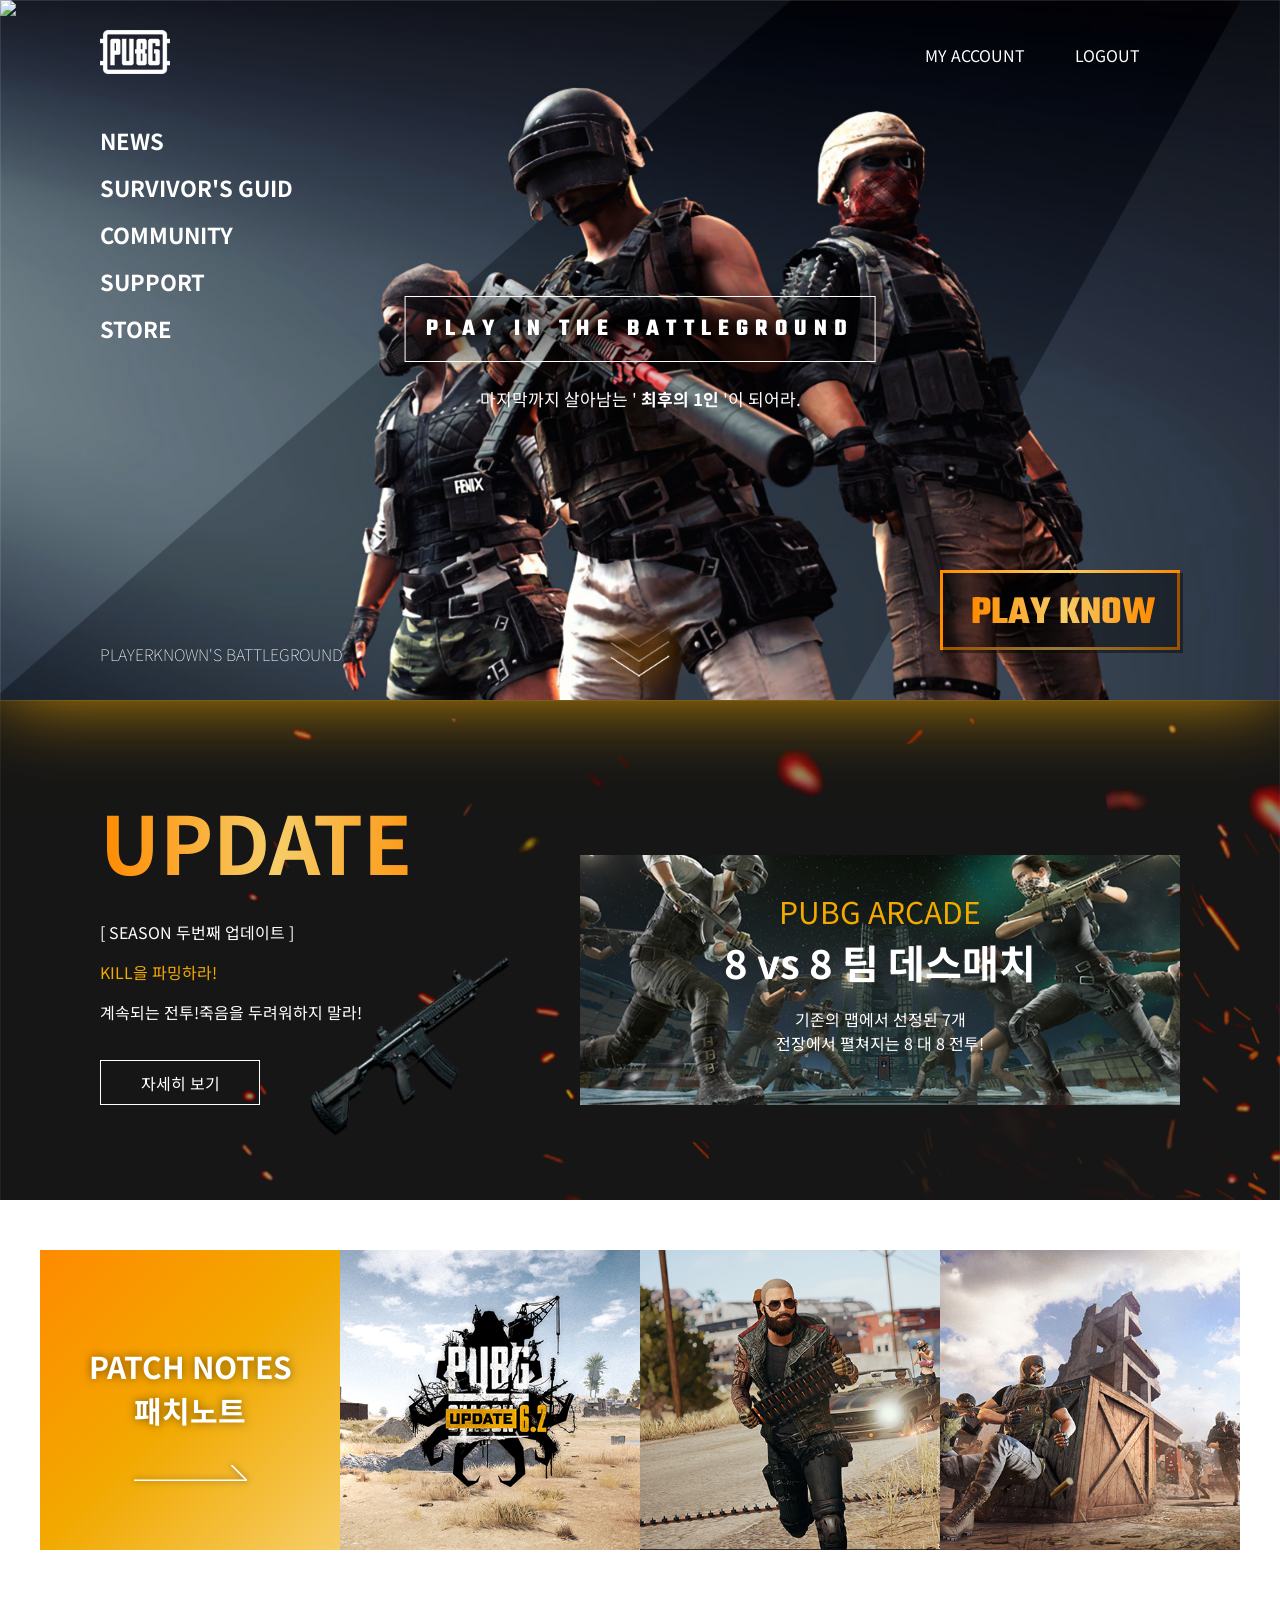
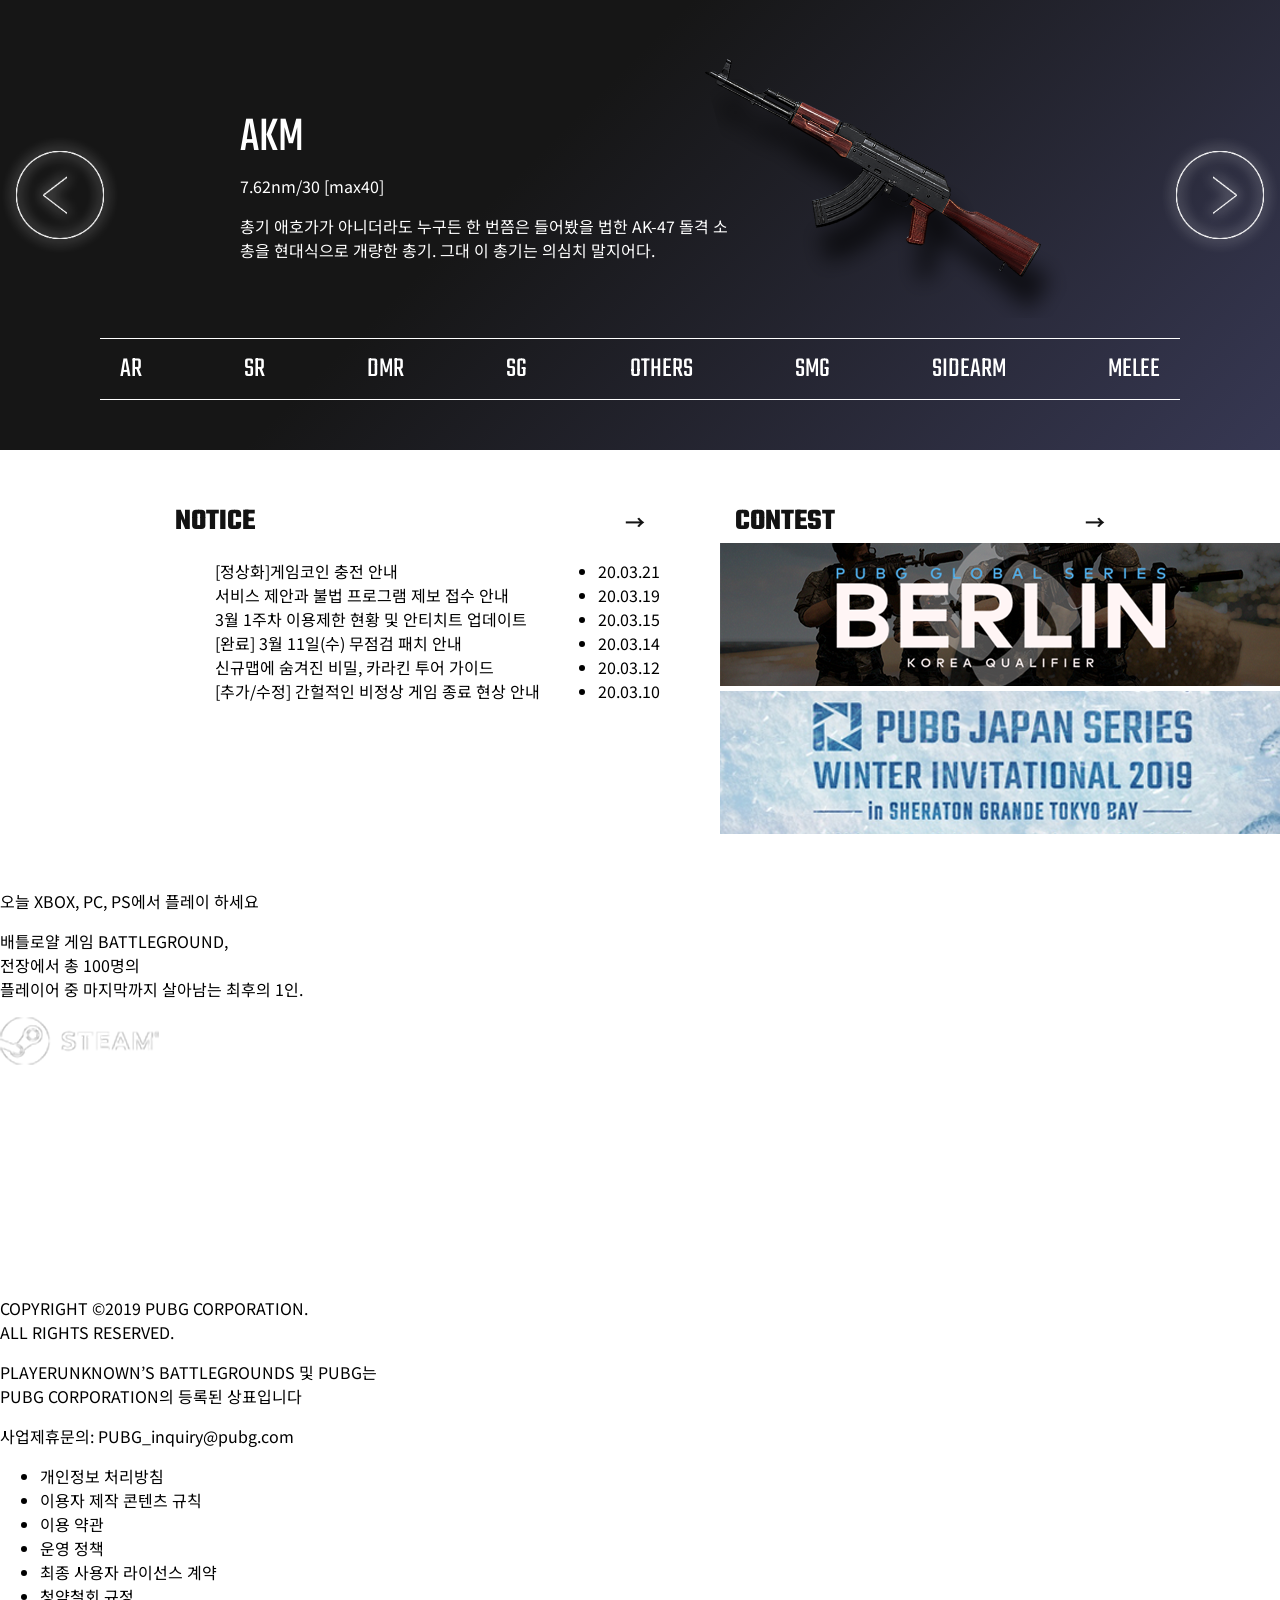
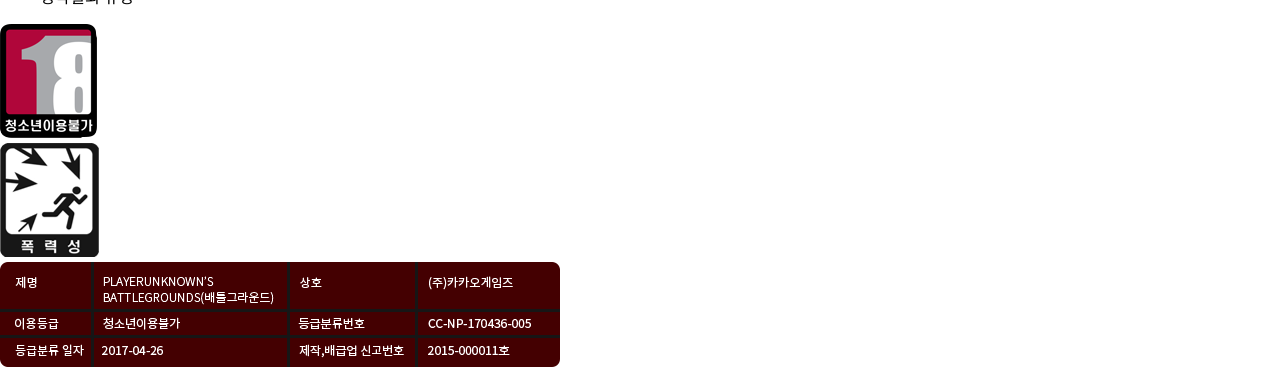
==== commit 16709909: "2020/03/26" ====
--- a/PUBG-edit/index.html
+++ b/PUBG-edit/index.html
@@ -18,7 +18,7 @@
     <script defer src="js/SMG-slider.js"></script>
     <script defer src="js/SIDEARM-slider.js"></script>
     <script defer src="js/MELEE-slider.js"></script>
-    <script defer src="js/zzzz.js"></script>
+    <script defer src="js/weapon-nav.js"></script>
 
 </head>
 <body>
@@ -46,6 +46,7 @@
                         <span></span>
                         <span></span>
                     </label>
+                    
                     <div class="sidebar-wrap">
                         <span>LOGOUT</span>
                         <hr>
--- a/PUBG-edit/css/style.css
+++ b/PUBG-edit/css/style.css
@@ -7,6 +7,7 @@
 #Element{
     margin: 0 auto;
     width: 100vw;
+    overflow: hidden;
 }
 * {font-family: 'Noto Sans KR', sans-serif;}
 * {box-sizing:border-box;}
@@ -29,7 +30,7 @@
     z-index: 1;
     transition: all .35s;
     -webkit-transition: all .35s;
-    overflow:hidden;
+    /* overflow:hidden; */
 }
 #flame{
     position: absolute;
@@ -64,20 +65,18 @@
 }
 #hamburger{display: none; z-index: 1;}
 
-
 .sidebar-wrap span{
     color: white;
     padding-right: 20px;
-
 }
 .sidebar-wrap hr{
     width: 100%;
     height:2px;
     border: none;
     background-color: var(--point-color);
-    
 }
 .sidebar-wrap{
+    position:fixed;
     text-align: right;
     display: flex;
     flex-direction: column;
@@ -130,16 +129,11 @@
 }
 
 
-
-
-
-
-
 #logo, #logo img{ width: 70px;}
 #logout{padding-right: 20px;}
 
 #nav-side{
-    width: 200px;
+    width: 300px;
     padding-left: 100px;
 }
 .menu-area{
@@ -152,7 +146,7 @@
     font-weight: bold;
     transition: all 0.3s ease-in-out;
     -webkit-transition: all 0.3s ease-in-out;
-    cursor: url(../img/cursor-pointer.png) 41 41 ,default;
+    cursor: pointer;
 }
 .menu-heading:hover{
     background: var(--point-color);
@@ -320,9 +314,11 @@
     height: 45px;
     border: 1px solid white;
     text-align: center;
-    padding-top:20px;
     margin-top:20px;
     cursor: pointer;
+    display: flex;
+    align-items: center;
+    justify-content: center;
 }
 #up-banner{
     height: 250px;
@@ -655,6 +651,7 @@
     #hamburger{display: block;}
 
     #hamburger{
+        z-index: 9999;
         width: 70px;
         height: 100%;
         background-color: var(--point-color)
@@ -666,10 +663,10 @@
         display: block;
         width: 30px;
         height: 30px;
-        position: relative;
+        position: absolute;
         cursor: pointer;
-        top:50%;
-        left:50%;
+        top:30px;
+        right: 0px;
         transform: translate(-50%,-50%);
     }
     input[id="menuicon"] + label span{
@@ -693,6 +690,9 @@
     input[id="menuicon"] + label span:nth-child(3){
         bottom:0;
     }
+    input[id="menuicon"]:checked + label{
+        position:fixed;
+    }
     input[id="menuicon"]:checked + label span:nth-child(1){
         top: 50%;
         transform: translateY(-50%) rotate(45deg);
@@ -707,6 +707,7 @@
     .sidebar-wrap{
         width: 300px;
         height: 100vh;
+        min-height: 100vh;
         background:#222;
         position: fixed;
         top:0;
@@ -714,15 +715,11 @@
         z-index: -1;
         transition: all .35s;
         padding-top: 60px;
-    }
-    input[id="menuicon"]:checked + label + div{
+        
+    }
+    input[id="menuicon"]:checked + label + .sidebar-wrap{
         right:0;
     }
-
-
-
-
-
 
 
     /* #main_tx{ font-family} */
@@ -748,6 +745,9 @@
         max-width: 600px;
         width: 100%;
     }
+    #update{
+        height: 600px;
+    }
     #up-in{
         width: 90vw;
     }
@@ -812,10 +812,10 @@
     #main{
         height: 100vh;
         box-shadow: none;
-        overflow:hidden;
+        /* overflow:hidden; */
     }
     #flame-wrap{
-        overflow: hidden;
+        /* overflow: hidden; */
     }
     #flame{
         height: 100vh;
@@ -851,7 +851,7 @@
         font-size: 60px;
     }
     #update{
-        height: 550px;
+        height: 580px;
     }
     #tx-area br{ display: block;}
     #up-in{
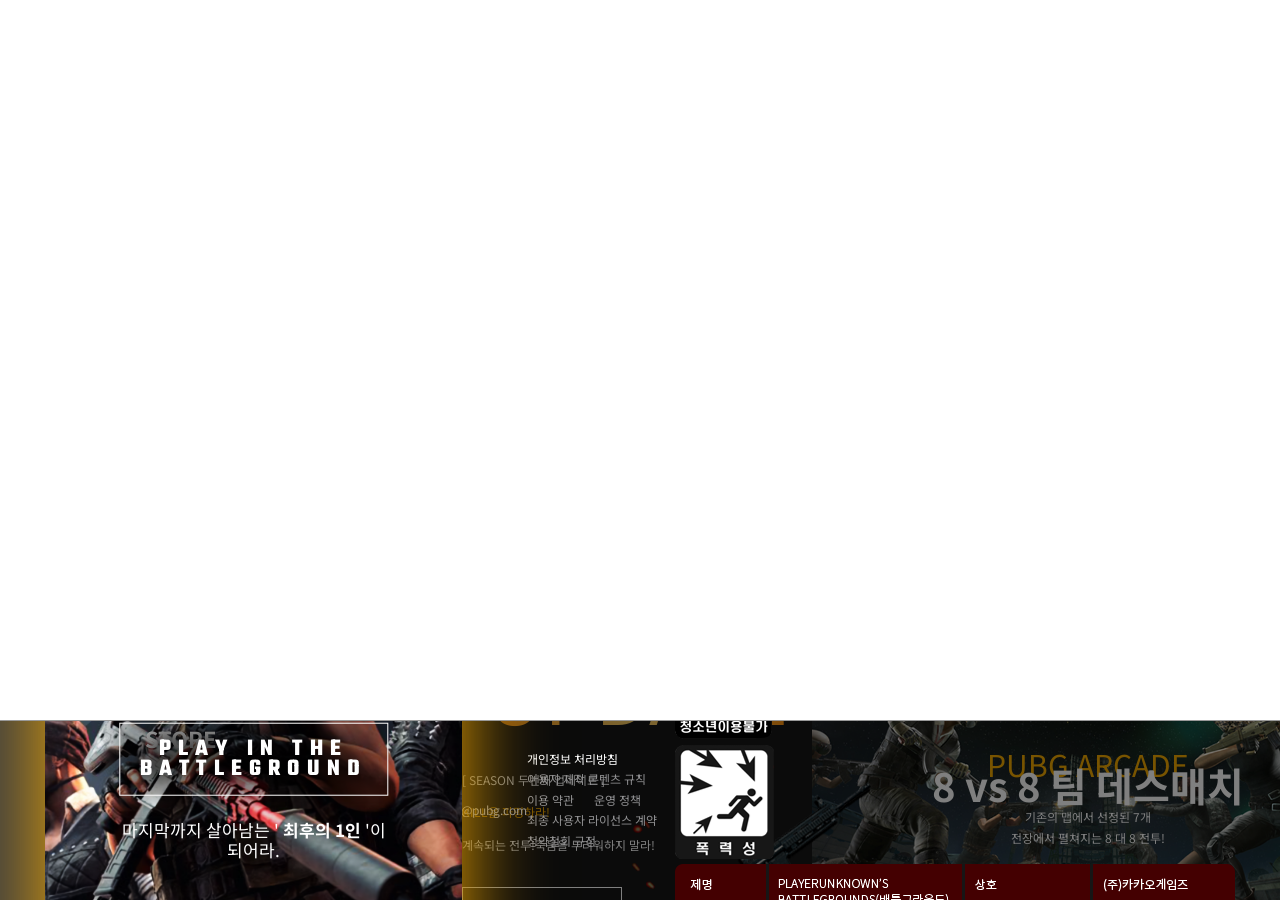
==== commit 670851b2: "2020/03/27" ====
--- a/PUBG-edit/index.html
+++ b/PUBG-edit/index.html
@@ -5,11 +5,10 @@
     <meta name="viewport" content="width=device-width, initial-scale=1.0">
     <meta http-equiv="X-UA-Compatible" content="ie=edge">
     <title>PLAYERKNOWN'S BATTLEGROUNDS</title>
-    <link rel="stylesheet" href="css/style.css">
+    <link rel="stylesheet" href="css/main.css">
     <link rel="stylesheet" href="css/weapon-area.css">
-
+    <link rel="stylesheet" href="css/login.css">
     <script defer src="js/accordion.js"></script>
-
     <script defer src="js/AR-slider.js"></script>
     <script defer src="js/SR-slider.js"></script>
     <script defer src="js/DMR-slider.js"></script>
@@ -19,7 +18,6 @@
     <script defer src="js/SIDEARM-slider.js"></script>
     <script defer src="js/MELEE-slider.js"></script>
     <script defer src="js/weapon-nav.js"></script>
-
 </head>
 <body>
 
@@ -46,7 +44,6 @@
                         <span></span>
                         <span></span>
                     </label>
-                    
                     <div class="sidebar-wrap">
                         <span>LOGOUT</span>
                         <hr>
--- a/PUBG-edit/css/main.css
+++ b/PUBG-edit/css/main.css
@@ -0,0 +1,912 @@
+
+@import url('https://fonts.googleapis.com/css?family=Noto+Sans+KR:100,300,400,500,700,900&display=swap&subset=korean');
+/* font-family: 'Noto Sans KR', sans-serif; */
+@import url('https://fonts.googleapis.com/css?family=Teko:300,400,500,600,700&display=swap&subset=devanagari,latin-ext');
+/* font-family: 'Teko', sans-serif; */
+
+#Element{
+    margin: 0 auto;
+    width: 100vw;
+    overflow: hidden;
+}
+* {font-family: 'Noto Sans KR', sans-serif;}
+* {box-sizing:border-box;}
+/* *{cursor: url(../img/cursor2.png) 41 41 ,default;} */
+body{ 
+    margin: 0;
+}
+
+
+/* -------------------main--------------------- */
+#main{
+    width: 100%;
+    height: 700px;
+    background-image: url(../img/main3.png);
+    background-size: cover;
+    background-position: top;
+    transform: translate(-50% -50%);
+    position: relative;
+    box-shadow: 0 -10px 80px var(--point-color);
+    z-index: 1;
+    transition: all .35s;
+    -webkit-transition: all .35s;
+    /* overflow:hidden; */
+}
+#flame{
+    position: absolute;
+    height: 100%;
+    mix-blend-mode: screen;
+    user-select: none;
+    pointer-events: none;
+}
+#nav-top{
+    padding: 30px 100px;
+    display: flex;
+    justify-content:  space-between;
+    z-index: 2;
+}
+#nav-top-in{
+    width:100%;
+    padding-right:20px;
+    display: flex;
+    justify-content: space-between;
+    align-items: center;
+}
+#nav-top ul{
+    color: white;
+    margin: 0;
+    padding: 0;
+    display: flex;
+    justify-content: flex-start;
+}
+#nav-top-in li{
+    list-style: none;
+    padding-left: 50px;
+}
+#hamburger{display: none; z-index: 1;}
+
+.sidebar-wrap span{
+    color: white;
+    padding-right: 20px;
+}
+.sidebar-wrap hr{
+    width: 100%;
+    height:2px;
+    border: none;
+    background-color: var(--point-color);
+}
+.sidebar-wrap{
+    position:fixed;
+    text-align: right;
+    display: flex;
+    flex-direction: column;
+}
+.sidebar{
+    text-align: right;
+}
+.sidebar ul{
+    display: flex;
+    flex-direction: column;
+}
+.sidebar li{
+    list-style: none;
+    padding-right: 20px;
+    color:gray;
+}
+input[id*="side-heading"]{
+    display: none;
+}
+input[id*="side-heading"]+label{
+    display: block;
+    padding: 10px 20px;
+    border-bottom: 0;
+    color: #fff;
+    font-weight: bold;
+    font-size:20px;
+    cursor:pointer;
+}
+
+
+input[id*="side-heading"]+label + ul{
+    max-height:0;
+    transition: all .35s;
+    overflow:hidden;
+}
+input[id*="side-heading"]:checked +label + ul{
+    max-height:100px;
+}
+
+
+input[id*="side-heading"]+label:hover{
+    background: var(--point-color);
+    background: -webkit-linear-gradient(left, var(--strong-color), var(--point-color), var(--light-color));
+    -webkit-background-clip: text;
+            background-clip: text;
+    color: transparent;
+    font-weight: bold;
+    transition: all 0.3s ease-in-out;
+    -webkit-transition: all 0.3s ease-in-out;
+}
+
+
+#logo, #logo img{ width: 70px;}
+#logout{padding-right: 20px;}
+
+#nav-side{
+    width: 300px;
+    padding-left: 100px;
+}
+.menu-area{
+    margin: 15px 0;
+    display: block;
+}
+.menu-heading{
+    color: white;
+    font-size: 22px;
+    font-weight: bold;
+    transition: all 0.3s ease-in-out;
+    -webkit-transition: all 0.3s ease-in-out;
+    cursor: pointer;
+}
+.menu-heading:hover{
+    background: var(--point-color);
+    background: -webkit-linear-gradient(left, var(--strong-color), var(--point-color), var(--light-color));
+    /* background:    -moz-linear-gradient(right, #55ff55, #55ffff);
+    background:      -o-linear-gradient(right, #55ff55, #55ffff);
+    background:         linear-gradient(to right, #55ff55, #55ffff); */
+    -webkit-background-clip: text;
+            background-clip: text;
+    color: transparent;
+    font-weight: bold;
+    filter: drop-shadow( 0 0 10px rgb(0, 0, 0,0.3));
+    transition: all 0.3s ease-in-out;
+    -webkit-transition: all 0.3s ease-in-out;
+}
+.list-area{
+    display: none;
+    margin: 0;
+    padding:0px 0 10px 20px;
+
+}
+.sub-menu{
+    list-style: none;
+    color:rgb(255,255,255,0.5);
+    font-size: 15px;
+    cursor: pointer;
+}
+
+
+
+
+#center_tx{
+    position: absolute;
+    transform: translate(-50%, -50%);
+    top: 50%;
+    left: 50%;
+    filter: drop-shadow(0 0 10px rgb(0, 0, 0));
+    color: white;
+    text-align: center;
+    font-weight: normal;
+    font-size:20px;
+}
+#center_tx br{ display: none;}
+#sub_tx { font-size: 17px;}
+#sub_tx span{ font-weight: bold;}
+#main_tx{
+    padding: 15px 20px;
+    font-size: 24px;
+    font-family: var(--point-font);
+    letter-spacing: 0.3em;
+    font-weight: bold;
+    border: 1px solid white;
+    filter: drop-shadow(0 0 10px rgb(0, 0, 0));
+    background-color: rgb(0, 0, 0, 0.1);
+}
+/* .right-left-border{
+    border-right: 1px solid white;
+    border-left: 1px solid white;
+    padding: 0 10px;
+} */
+
+
+#playnow-out{
+    width:240px;
+    height:80px;
+    border-style: solid;
+    border-image: linear-gradient(to left, var(--strong-color), var(--light-color), var(--strong-color));
+    border-image-slice: 1;
+    position: absolute;
+    right: 100px;
+    bottom:50px;
+    cursor: pointer;
+    transition: all 0.3s ease-in-out;
+}
+
+#playnow-in{
+    width: 240px;
+    height:80px;
+    background-color: rgb(0, 0, 0,0.4);
+    display:flex;
+    justify-content: center;
+    align-items: center;
+}
+#playnow-in > p{
+    margin:0;
+    font-weight: bold;
+    font-size: 40px;
+    color: transparent;
+    font-family: var(--point-font);
+    background: var(--main-color);
+    background: -webkit-linear-gradient(left, var(--strong-color), var(--light-color), var(--strong-color));
+    -webkit-background-clip: text;
+            background-clip: text;
+}
+
+#arrowbox{
+    width: 100vw;
+    height: 85px;
+    /* background-color: rgb(22,22,22,0.5); */
+    position: absolute;
+    bottom: 0;
+    display:flex;
+    justify-content: center;
+    align-items: center;
+}
+#arrowbox p{
+    position: absolute;
+    left: 100px;
+    bottom:18px;
+    color: white;
+    font-weight: lighter;
+}
+
+/* --------------------------------------- */
+
+/* -------------------update-------------------- */
+#update{
+    height: 500px;
+    background-image: url(../img/up-flame.png);
+    background-position: top;
+    background-size: cover;
+    background-repeat: no-repeat;
+    position: relative;
+    
+    padding: 100px 0px 50px;
+}
+
+#up-in{
+    max-width:1080px;
+    margin: 0 auto;
+}
+#up-wrap{
+    width: 100%;
+    display: flex;
+    justify-content: space-between;
+    align-items: flex-end;
+    /* margin: 0 30px; */
+}
+#tx-area{
+    max-width: 350px;
+    width: 100%;
+    display: flex;
+    flex-direction: column;
+    color: white;
+    position: relative;
+}
+#tx-area h2{
+    font-size: 80px;
+    line-height: 1em;
+    margin:0;
+    margin-bottom:40px;
+    color: transparent;
+    background: var(--main-color);
+    background: -webkit-linear-gradient(left, var(--strong-color), var(--light-color), var(--strong-color));
+    -webkit-background-clip: text;
+            background-clip: text;
+}
+#tx-area span{
+    color: var(--point-color);
+    margin-top:10px;
+}
+#tx-area br{ display: none;}
+#detail{
+    width: 160px;
+    height: 45px;
+    border: 1px solid white;
+    text-align: center;
+    margin-top:20px;
+    cursor: pointer;
+    display: flex;
+    align-items: center;
+    justify-content: center;
+}
+#up-banner{
+    height: 250px;
+    width: 600px;
+    background-color: var(--main-color);
+    background-image: url(../img/TeamBattle.png);
+    background-size:cover;
+    background-position: center;
+    text-align: center;
+    display: flex;
+    flex-direction: column;
+    justify-content: center;
+}
+
+#up-banner span{
+    color: var(--point-color);
+    font-size: 30px;
+}
+#up-banner p{
+    color: white;
+}
+#gun{
+    position: absolute;
+    width:200px;
+    left:60%;
+    bottom:-10%;
+    pointer-events: none;
+}
+/* --------------------------------------- */
+
+/* -------------------path notes-------------------- */
+#patchnotes{
+    padding: 50px 0 50px 0;
+    max-width:1200px;
+    margin: 0 auto;  
+    position: relative;
+}
+#thumb-box{
+    display: flex;
+    flex-wrap: wrap;
+    justify-content: center;
+}
+#thumb-1{
+    display: flex;
+}
+#thumb-2{
+    display: flex;
+}
+#thumb-1:after, #thumb-2:after{
+    padding-bottom:100%;
+}
+
+.thumb, .thumbImg{
+    width: 300px;
+    height: 300px;
+    transition: all 1s;
+}
+
+#thumb-pannel{
+    background: linear-gradient(135deg, var(--strong-color), var(--point-color), var(--light-color));
+    text-align: center;
+    display:flex;
+    flex-direction: column;
+    justify-content: center;
+    
+}
+
+#thumb-pannel p{
+    color:white;
+    font-size: 30px;
+    font-weight: bold;
+    box-sizing: border-box;
+    filter: drop-shadow( 0 0 5px rgb(0, 0, 0,0.5));
+}
+
+#pn-arrow{
+    cursor: pointer;
+    filter: drop-shadow( 0 0 3px rgb(0, 0, 0,0.5));
+}
+/* ----------------------------------------- */
+.type:hover{
+    /* font-weight: bold; */
+    color: gold;
+    background: var(--point-color);
+    background: -webkit-linear-gradient(left, var(--strong-color), var(--point-color), var(--light-color));
+    -webkit-background-clip: text;
+            background-clip: text;
+    color: transparent;
+    
+    transition: all 0.3s ease-in-out;
+    -webkit-transition: all 0.3s ease-in-out;
+}
+/* ------------------- news ---- ---------------- */
+
+#news-area{
+    padding: 50px 0;
+    display:flex;
+    justify-content: center;
+    margin: 0 50px;
+}
+.news-heading{
+    width: 100%;
+    display: flex;
+    justify-content: space-between;
+    align-items: center;
+    margin-right: 20px;
+    /* background: linear-gradient(to right, var(--point-color), var(--light-color)); */
+
+}
+#news-area h4{
+    margin:0;
+    font-size: 30px;
+    font-weight: bold;
+    color: var(--main-color);
+    padding-left: 15px;
+    font-family: var(--point-font);
+}
+
+.news-heading span{
+    font-size: 20px;
+    font-weight: bold;
+    color: var(--main-color);
+    cursor: pointer;
+    padding-right: 15px;
+}
+.news-heading span:hover{
+    color: var(--strong-color);
+}
+#notice-wrap hr, #contest-wrap hr{
+    width: 100%;
+    height:  1px;
+    background-color: var(--main-color);
+}
+#news-wrap{
+    max-width: 960px;
+    width: 100%;
+    display: flex;
+    justify-content: space-between;
+}
+#notice-wrap{
+    max-width: 500px;
+    width: 100%;
+    /* border-bottom: 1px solid gray; */
+}
+#contest-wrap{
+    max-width: 400px;
+    width: 100%;
+    margin-left:50px;
+    /* border-bottom:1px solid gray; */
+}
+
+#notice-list{
+    display: flex;
+    justify-content: space-between;
+    width:100%;
+}
+
+#notice-title{
+    margin-left: 15px;
+    width:100%;
+}
+#notice-title li{
+    width:100%;
+    display: -webkit-box;
+    -webkit-box-orient: vertical;
+    -webkit-line-clamp: 1;
+    overflow: hidden;
+}
+#notice-title li:nth-child(1){margin-top: 0;}
+#notice-title li:nth-last-child(){margin-bottom: 0;}
+#notice-title li:hover{
+    cursor: pointer;
+    color: var(--strong-color);
+}
+
+
+#notice-date{
+    margin-right: 15px;
+    color: gray;
+}
+
+#notice-title ul, #notice-date ul{
+    padding: 0;
+}
+#notice-title li, #notice-date li{
+    margin: 15px 0;
+    list-style: none;
+}
+
+
+.contest-img, .contest-img img{
+    width: 100%;
+    height: 100%;
+}
+.contest-img{
+    padding-top:15px;
+    cursor:pointer;
+}
+.contest:after{
+    padding-bottom: 100%;
+}
+
+/* ------------------- marketing -------------------- */
+#marketing{
+    width: 100%;
+    height: 400px;
+    background-image: url(../img/palybanner.png);
+    background-position: top;
+    background-size: cover;
+    background-repeat: no-repeat;
+}
+#marketing-out{
+    max-width:1080px;
+    margin: 0 auto;
+}
+#marketing-wrap{
+    /* width:100%; */
+    height:400px;
+    display: flex;
+    flex-direction: column;
+    align-items:center;
+    justify-content: center;
+}
+#marketing-tx{
+    text-align: center;
+    color: white;
+    max-width:500px;
+    /* padding-right:30px;
+    padding-left:30px; */
+}
+#marketing span{ font-size: 30px; font-weight: bold; margin-bottom:10px;}
+#marketing p{line-height: 2em; margin:0;}
+#marketing br:nth-child(1){display: none;}
+
+#marketing-img{
+    margin-top: 40px;
+    width:100%;
+    max-width: 500px;
+    display: flex;
+    justify-content: space-between;
+    align-items: center;
+    margin-right: 30px;
+    margin-right: 30px;
+}
+#marketing-img img{
+    width: 120px;
+}
+
+/* ------------------- marketing END!!!------------------- */
+
+#footer{
+    background-color: var(--main-color);
+    padding: 100px 0;
+
+    display: flex;
+    flex-direction: column;
+    align-items: center;
+    text-align: center;
+    font-size: 12px;
+    color: gray;
+    
+    transition: all .3s;
+}
+#footer-logo, #footer-logo img{
+    width:100px;
+}
+#footer-logo{
+    margin-bottom: 30px;
+}
+#footer ul{
+    padding:0;
+    display: flex;
+    justify-content: flex-end;
+}
+#footer li{
+    list-style: none;
+    padding: 0 10px;
+}
+#footer br{
+    display: none;
+}
+#footer li:nth-child(1){ color: white; font-weight: bold;}
+#footer li:hover{
+    color: var(--strong-color);
+}
+#limit{
+    display: flex;
+    justify-content: flex-end;
+    align-items: center;
+}
+#limit div{
+    padding: 0 10px;
+}
+#limit div, #limit img{
+    height: 80px;
+}
+#footer p{ margin: 0;}
+#footer p:nth-child(3){margin-bottom:10px;}
+#footer br{
+    display: none;
+}
+
+
+/* -------------------mobile-------------------- */
+@media screen and (max-width: 1080px){
+    #up-in{width: 90vw;}
+    #nav-side{ padding-left: 50px;}
+    #nav-top{ padding-right: 50px; padding-left: 50px;}
+    #center_tx br{display: none;}
+    #markiting-wrap{
+        width: 500px;
+    }
+
+
+@media screen and (max-width: 786px){
+    #nav-top{ 
+        padding: 0;
+        height: 60px;
+        background-color: var(--main-color);
+    }
+    #playnow-out{display: none;}
+    #arrowbox{background-color: rgb(22,22,22,0.5); }
+    #arrowbox p{display: none;}
+    #nav-side{ display: none;}
+    #logo img{
+        width :60px;
+    }
+    #nav-top-in{ padding:0;}
+    
+    #hamburger{display: block;}
+
+    #hamburger{
+        z-index: 9999;
+        width: 70px;
+        height: 100%;
+        background-color: var(--point-color)
+    }
+    input[id="menuicon"]{
+        display: none;
+    }
+    input[id="menuicon"] + label{
+        display: block;
+        width: 30px;
+        height: 30px;
+        position: absolute;
+        cursor: pointer;
+        top:30px;
+        right: 0px;
+        transform: translate(-50%,-50%);
+    }
+    input[id="menuicon"] + label span{
+        display: block;
+        position: absolute;
+        width:30px;
+        height:4px;
+        border-radius: 30px;
+        background: white;
+        transition: all .35s;
+        z-index: 2;
+    
+    }
+    input[id="menuicon"] + label span:nth-child(1){
+        top: 0;
+    }
+    input[id="menuicon"] + label span:nth-child(2){
+        top: 50%;
+        transform: translateY(-50%);
+    }
+    input[id="menuicon"] + label span:nth-child(3){
+        bottom:0;
+    }
+    input[id="menuicon"]:checked + label{
+        position:fixed;
+    }
+    input[id="menuicon"]:checked + label span:nth-child(1){
+        top: 50%;
+        transform: translateY(-50%) rotate(45deg);
+    }
+    input[id="menuicon"]:checked + label span:nth-child(2){
+        opacity: 0;   
+    }
+    input[id="menuicon"]:checked + label span:nth-child(3){
+        bottom: 50%;
+        transform: translateY(50%) rotate(-45deg);
+    }
+    .sidebar-wrap{
+        width: 300px;
+        height: 100vh;
+        min-height: 100vh;
+        background:#222;
+        position: fixed;
+        top:0;
+        right: -300px;
+        z-index: -1;
+        transition: all .35s;
+        padding-top: 60px;
+        
+    }
+    input[id="menuicon"]:checked + label + .sidebar-wrap{
+        right:0;
+    }
+
+
+    /* #main_tx{ font-family} */
+    #center_tx br{display: block;}
+    #sub_tx{font-size: 17px; line-height: 2em;}
+    #sub_tx span{ font-weight: bold;}
+    #center_tx br{display: block;}
+
+    #update{
+        height: 580px;
+        padding:0;
+        padding-top: 50px;
+    }
+    #gun{display: none;}
+
+    #tx-area p{ margin:5px 0;}
+    
+    #tx-area{ 
+        display:flex;
+        flex-direction: row;
+        justify-content: space-between;
+        align-items: flex-end;
+        max-width: 600px;
+        width: 100%;
+    }
+    #update{
+        height: 600px;
+    }
+    #up-in{
+        width: 90vw;
+    }
+    #up-wrap{
+        display: flex;
+        flex-direction: column;
+        align-items: center;
+        margin: 0;
+        
+    }
+    #up-banner{
+        margin-top: 50px;
+        width: 100%;
+    }
+    
+    #marketing-wrap{
+        height:350px;
+    }
+    #marketing{
+        height:350px;
+        background-position: right;
+        display:flex;
+        justify-content: center;
+    }
+    #marketing-img{
+        display:flex;
+        flex-wrap: wrap;
+        flex-direction: column;
+        margin:0;
+        margin-top:20px;
+    }
+    #marketing-img div{
+        margin-bottom: 20px;
+    }
+    #marketing-img div:nth-child(3){margin:0;}
+    #marketing-tx span{
+        font-size:20px;
+    }
+
+    #footer ul{
+        display:flex;
+        flex-wrap: wrap;
+        justify-content: center;
+    }
+    #limit{
+        display:flex;
+        flex-wrap: wrap;
+        justify-content: center;
+    }
+    .limit-square{
+        margin-bottom:20px;
+    }
+    
+}
+
+@media screen and (max-width: 480px) {
+    #nav-top{ 
+        padding: 0;
+        height: 60px;
+        background-color: var(--main-color);
+    }
+    #main{
+        height: 100vh;
+        box-shadow: none;
+        /* overflow:hidden; */
+    }
+    #flame-wrap{
+        /* overflow: hidden; */
+    }
+    #flame{
+        height: 100vh;
+    }
+    #nav-top-in{ padding-right:20px;}
+    #nav-side{ display: none;}
+    #logo{ padding:10px;}
+
+    #logout{display: none;}
+    #nav-top{ 
+        padding: 0;
+        height: 60px;
+        background-color: var(--main-color);
+    }
+    .right-left-border{
+        border:0;
+    }
+    .thumb, .thumbImg{
+        width: 150px;
+        height: 150px;
+        transition: all 0.28s;
+    }
+    
+    #thumb-pannel p{ font-size:20px;}
+    #pn-arrow img{ width:80px;}
+
+    #tx-area{
+        max-width: 400px;
+        width: 100%;
+    }
+    #tx-area h2{
+        margin-bottom: 20px;
+        font-size: 60px;
+    }
+    #update{
+        height: 580px;
+    }
+    #tx-area br{ display: block;}
+    #up-in{
+        display:flex;
+        justify-content:center;
+    }
+    #up-banner{
+        background-image: none;
+        background-color: rgb(255,255,255, 0.05);
+        border-top: 1px solid white;
+        max-width: 400px;
+        width:100%;
+    }
+    #up-b-title{
+        font-size: 35px;
+    }
+    #up-wrap{
+        width: 90vw;
+    }
+
+
+    #news-area{
+        margin:0;
+    }
+    #news-wrap{
+        width:90vw;
+        display:flex;
+        flex-wrap: wrap;
+        align-items: flex-end;
+    }
+    #contest-wrap{
+        margin: 0;
+        width:100%;
+    }
+    #marketing-tx{
+        padding: 0;
+        width: 90vw;
+    }
+    #marketing-tx span{
+        font-size: 18px;
+    }
+    #marketing-tx br{
+        display: block;
+    }
+    #footer br{
+        display: block;
+    }
+    #limit-table, #limit-table img{
+        width: 90vw;
+        height: auto;
+    }
+    #footer{
+        padding: 50px 0;
+        transition: all .3s;
+    }
+ }
+ 
+ 
--- a/PUBG-edit/css/login.css
+++ b/PUBG-edit/css/login.css
@@ -0,0 +1,259 @@
+:root{
+    --fb-color: #415a94;
+    --gg-color: #dfdfdf;
+    --vk-color: #51729f;
+    --tw-color: #3e7daf;
+    --point-color: #f2a900;;
+    --border-color: #484d52;
+    --gray-text: #909092;
+    --font: Rajdhani,sans-serif;
+}
+*{box-sizing: border-box;}
+body{
+    margin:0;
+    width:100vw;
+    height: auto;
+}
+.Element-wrap{
+    width: 100vw;
+    position: relative;
+    display: flex;
+    flex-direction: column;
+    justify-content: center;
+    align-items: center;
+}
+.login-v{
+    width: 100vw;
+    height: 100vh;
+    position: fixed;
+    top: 0;
+    left: 0;
+    object-fit: cover;
+    z-index: -1;
+}
+.ngc-content{
+    width: 80%;
+    display: flex;
+    justify-content: flex-end;
+    align-items: center;
+    color: var(--gray-text);
+    font-size: 20px;
+    padding-top: 100px;
+}
+.ngc-content div:nth-child(1){ display: flex; align-items: center;}
+.account, .language{width: 25px; opacity: 0.5; }
+.account-box{padding-right: 20px; cursor: pointer;}
+.language-box{padding-right: 20px; height:25px; cursor: pointer;}
+.account-box span{ padding: 0 10px;}
+
+.logo img{ 
+    width: 200px;
+    transition: all .3s;
+}
+
+.logo:after{
+    padding-bottom: 100%;
+}
+
+.logo{margin:50px 0 70px 0;}
+.form-wrap{
+    display: flex;
+    flex-direction: column;
+    align-items: center;
+    max-width: 460px;
+    width: 100%;
+}
+.sns{
+    display:flex;
+    justify-content: space-between;
+    align-items: center;
+    max-width: 457px;
+    width: 95%;
+    height: 55px;
+    transition: all .3s;
+}
+.sns div{
+    width: 110px;
+    height: 100%;
+    display: flex;
+    justify-content: center;
+    align-items: center;
+    border-radius: 3px;
+    cursor: pointer;
+    margin: 0 3px;
+}
+.sns div img{
+    width: 20px;
+}
+.fb{background-color: var(--fb-color);}
+.gg{background-color: var(--gg-color);}
+.vk{background-color: var(--vk-color);}
+.tw{background-color: var(--tw-color);}
+
+.label{
+    color: var(--point-color);
+    font-weight: bold;
+    margin-top: 50px;
+    
+}
+.label:nth-child(3){ margin-top:30px;}
+label:nth-child(5){margin:0;}
+
+#email,#pw{
+    border: none;
+    border-bottom:3px solid var(--border-color);
+    background-color: transparent;
+    caret-color: var(--point-color);
+    -webkit-appearance: none;
+    -moz-appearance: none; 
+    appearance: none;
+    width: 100%;
+    height: 50px;
+    font-size: 22px;
+    font-weight: 200;
+}
+form{
+    width:100%;
+    display: flex;
+    flex-direction: column;
+    align-items: flex-start;
+    margin-bottom: 300px;
+    transition: all .3s;
+}
+input[id = "pw"]{
+    margin-bottom:40px;
+}
+input[type = "checkbox"]{
+    -webkit-appearance: none;
+    -moz-appearance: none;
+    appearance: none;
+    width: 30px;
+    height: 30px;
+    background-color: #404248;
+    vertical-align: middle;
+    cursor: pointer;
+}
+.chkbox{
+    display: flex;
+    justify-content: flex-start;
+    align-items:center;
+}
+.email-remember{padding-left: 15px;}
+.pw-forgot, .email-remember{
+    color: var(--gray-text);
+    font-weight: 200;
+    font-size: 18px;
+}
+.pw-forgot:hover, .email-remember:hover{
+    color: var(--point-color);
+    cursor: pointer;
+}
+.three-col-box{
+    width: 100%;
+    display: flex;
+    justify-content: space-between;
+    align-items: center;
+}
+.three-col-box div{ transition: all .3s;}
+.login-btn{
+    font-size: 20px;
+    color: #000;
+    background-color: var(--point-color);
+    width: 100%;
+    height: 65px;
+    margin-top:30px;
+    border: none;
+}
+.login-btn:hover{background-color: #ca9533; cursor: pointer;}
+h2{
+    font-size: 40px;
+    font-weight: 400;
+    color: #fff;
+    text-align: center;
+    width: 100%;
+    margin: 70px 0 10px 0;
+}
+.account-create{
+    background-color:transparent;
+    border: 2px solid var(--point-color);
+    color: var(--point-color);
+    font-size: 20px;
+    width: 100%;
+    height: 65px;
+    cursor: pointer;
+}
+.account-create:hover{
+    background-color: rgba(232,171,59,0.1);
+}
+.footer-wrap{
+    display: flex;
+    justify-content: flex-start;
+}
+footer{
+    width: 100%;
+    height: 180px;
+    position: absolute;
+    bottom:0;
+    left: 0;
+    background-color: rgba(0,0,0,.5);
+    padding: 24px 45px 45px;
+    color: var(--gray-text);
+    font-size: 12px;
+    line-height: 1.7em;
+    display: flex;
+    justify-content: space-between;
+    align-items: center;
+    border-top: 1px solid rgba(255,255,255,0.2);
+    transition: all .3s;
+}
+footer p:nth-child(1){margin-top: 0;}
+footer ul{
+    padding: 0;
+    display: flex;
+    justify-content: flex-start;
+    align-items: center;
+    flex-wrap: wrap;
+}
+footer ul li{
+    list-style: none;
+    padding-right: 20px;
+}
+footer ul li:nth-child(1){color: #fff;;}
+footer ul li:nth-child(5){padding-right: 0;}
+.copyright{ padding: 0 20px;}
+.copyright br{ display: none;}
+.violence-img img{
+    width: 125px;
+    opacity: 0.5;
+}
+@media screen and (max-width: 786px){
+    
+}
+@media screen and (max-width: 786px){
+    .logo img{ width: 150px;}
+    .form{
+        width: 90%;
+        margin-bottom:470px;
+    }
+    .three-col-box div{font-size: 15px;}
+    h2{ font-size:30px;}
+    footer{
+        display: flex;
+        flex-direction: column;
+        padding: 24px 5px 45px;
+    }
+    .footer-logo{ padding-bottom: 20px;}
+    .footer-wrap{
+        display: flex;
+        flex-direction: column;
+        align-items: center;
+        text-align: center;
+    }
+    .copyright br{ display: block;}
+    .copyright ul{
+        display: flex;
+        justify-content: center;
+    }
+    .violence-img{margin-top:20px;}
+    footer{ height: 420px;}
+}
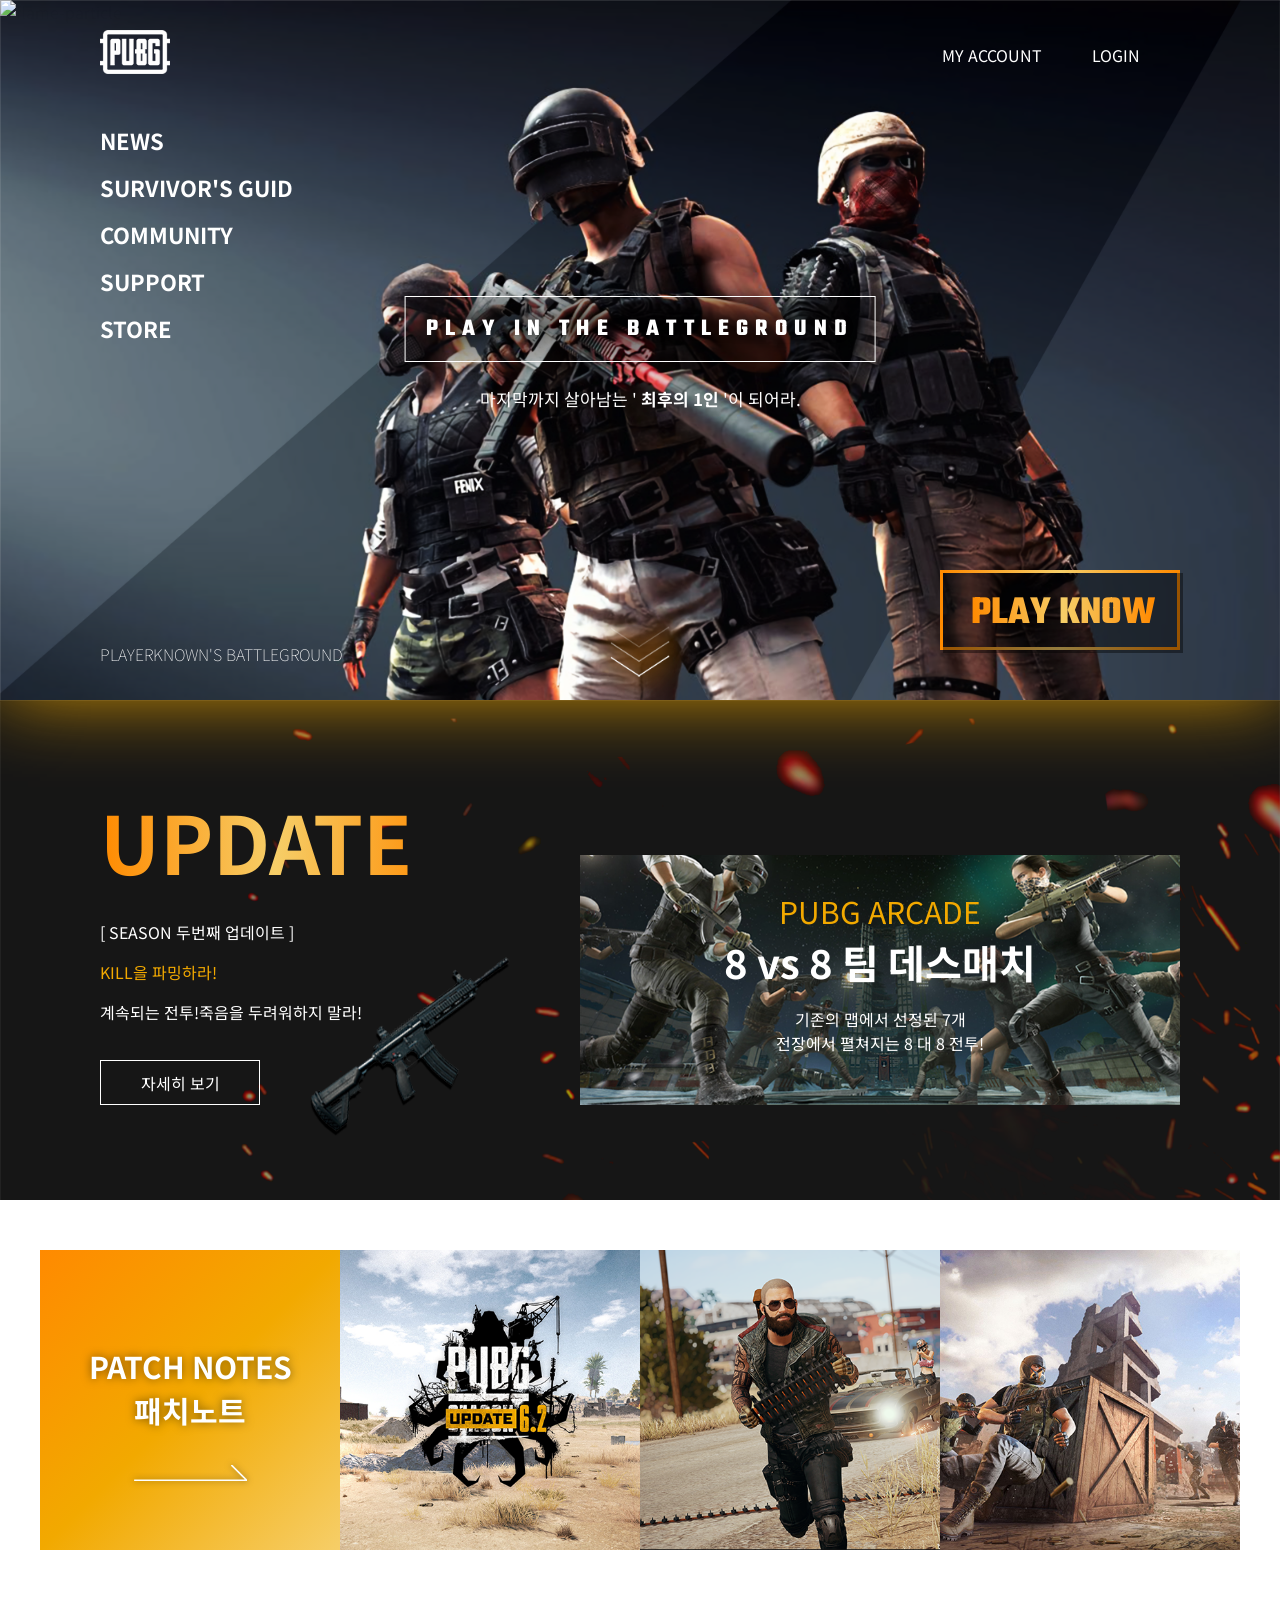
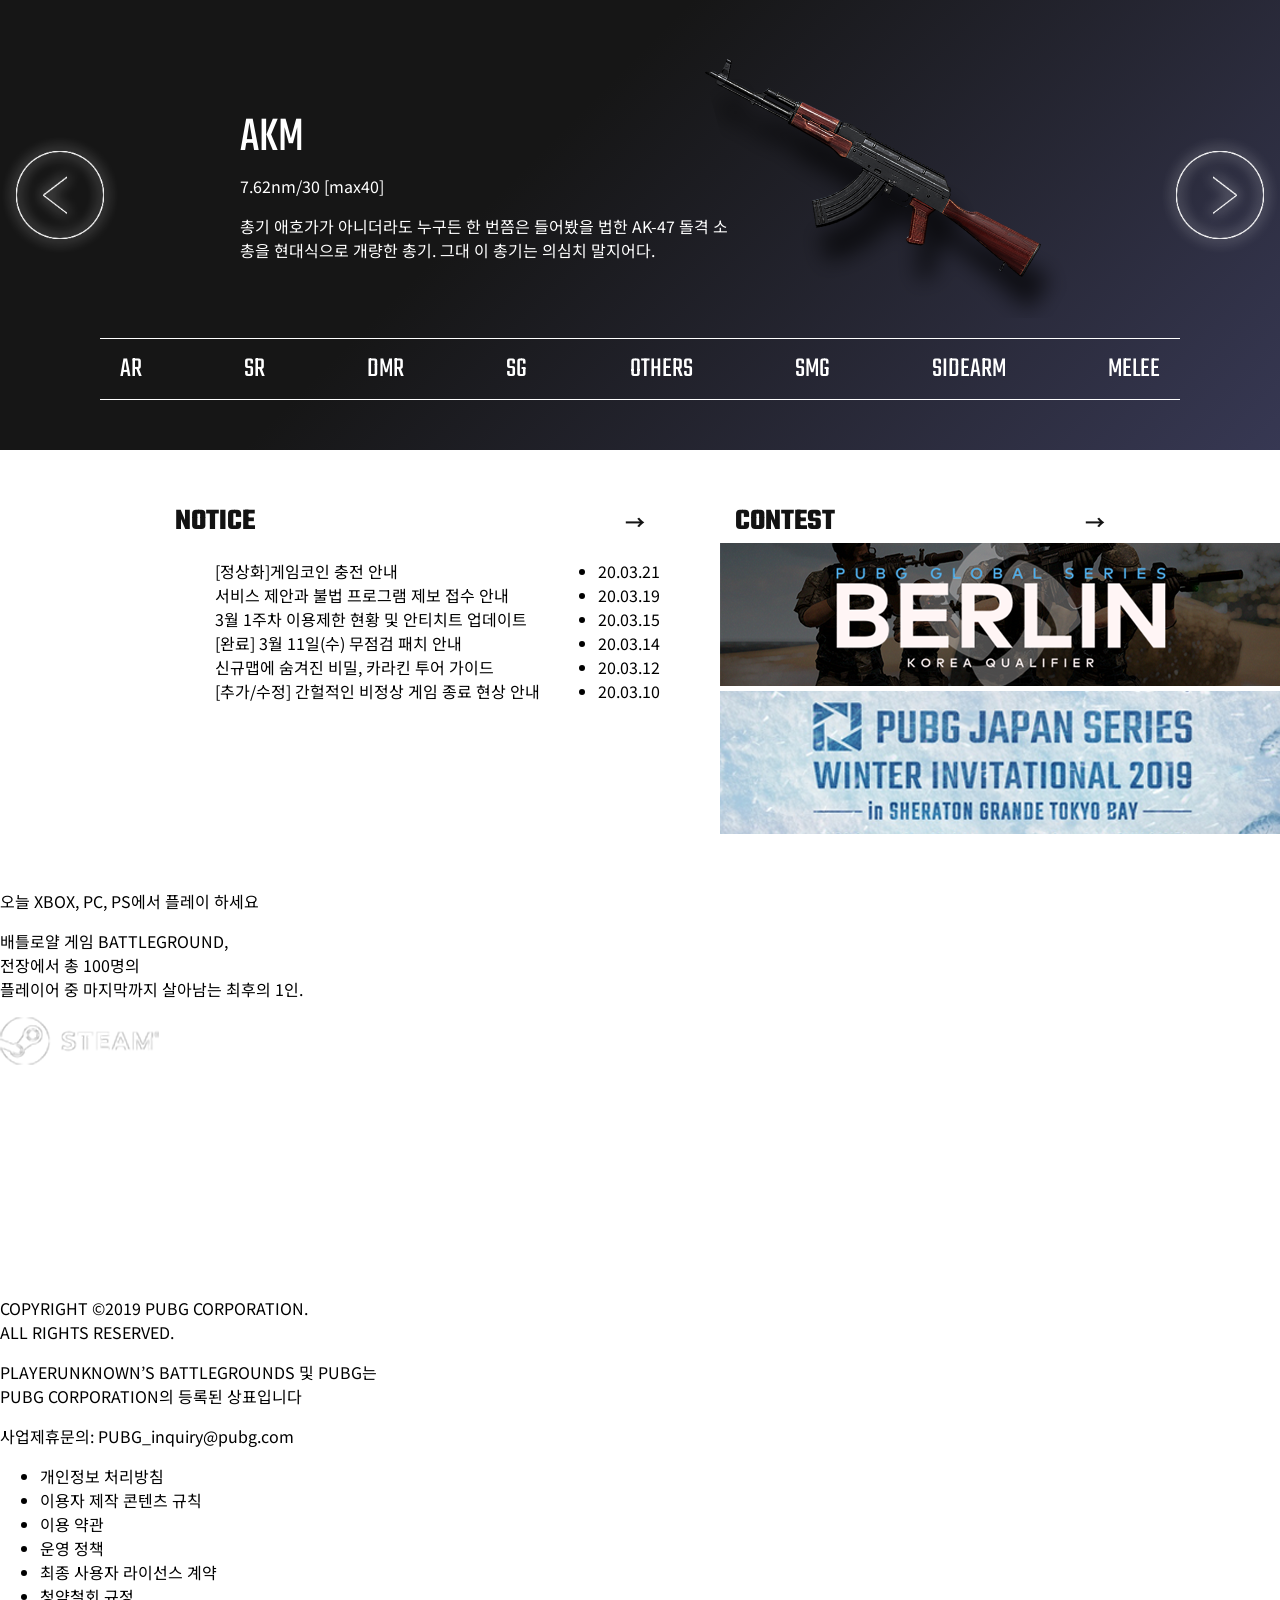
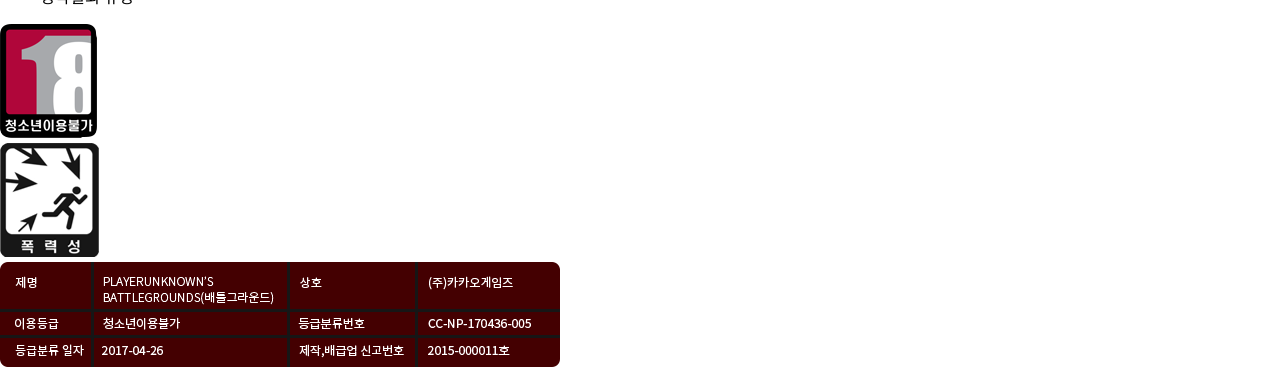
==== commit 6069c665: "2020/03/27" ====
--- a/PUBG-edit/index.html
+++ b/PUBG-edit/index.html
@@ -7,7 +7,7 @@
     <title>PLAYERKNOWN'S BATTLEGROUNDS</title>
     <link rel="stylesheet" href="css/main.css">
     <link rel="stylesheet" href="css/weapon-area.css">
-    <link rel="stylesheet" href="css/login.css">
+    
     <script defer src="js/accordion.js"></script>
     <script defer src="js/AR-slider.js"></script>
     <script defer src="js/SR-slider.js"></script>
@@ -34,7 +34,7 @@
                     </div>
                     <ul>
                         <li>MY ACCOUNT</li>
-                        <li id="logout">LOGOUT</li>
+                        <li id="login"><a href="login.html">LOGIN</a></li>
                     </ul>
                 </div>
                 <div id="hamburger">
@@ -45,7 +45,7 @@
                         <span></span>
                     </label>
                     <div class="sidebar-wrap">
-                        <span>LOGOUT</span>
+                        <span>LOGOIN</span>
                         <hr>
                         <div class="sidebar">
                             <input type = "checkbox" id="side-heading1">
--- a/PUBG-edit/css/main.css
+++ b/PUBG-edit/css/main.css
@@ -130,7 +130,16 @@
 
 
 #logo, #logo img{ width: 70px;}
-#logout{padding-right: 20px;}
+#login{padding-right: 20px;}
+#login a{
+    text-decoration: none;
+    color: white;
+}
+#login a:focus,
+#login a:visited,
+#login a:hover{
+    color: white;
+}
 
 #nav-side{
     width: 300px;
@@ -824,7 +833,7 @@
     #nav-side{ display: none;}
     #logo{ padding:10px;}
 
-    #logout{display: none;}
+    #logoin{display: none;}
     #nav-top{ 
         padding: 0;
         height: 60px;
